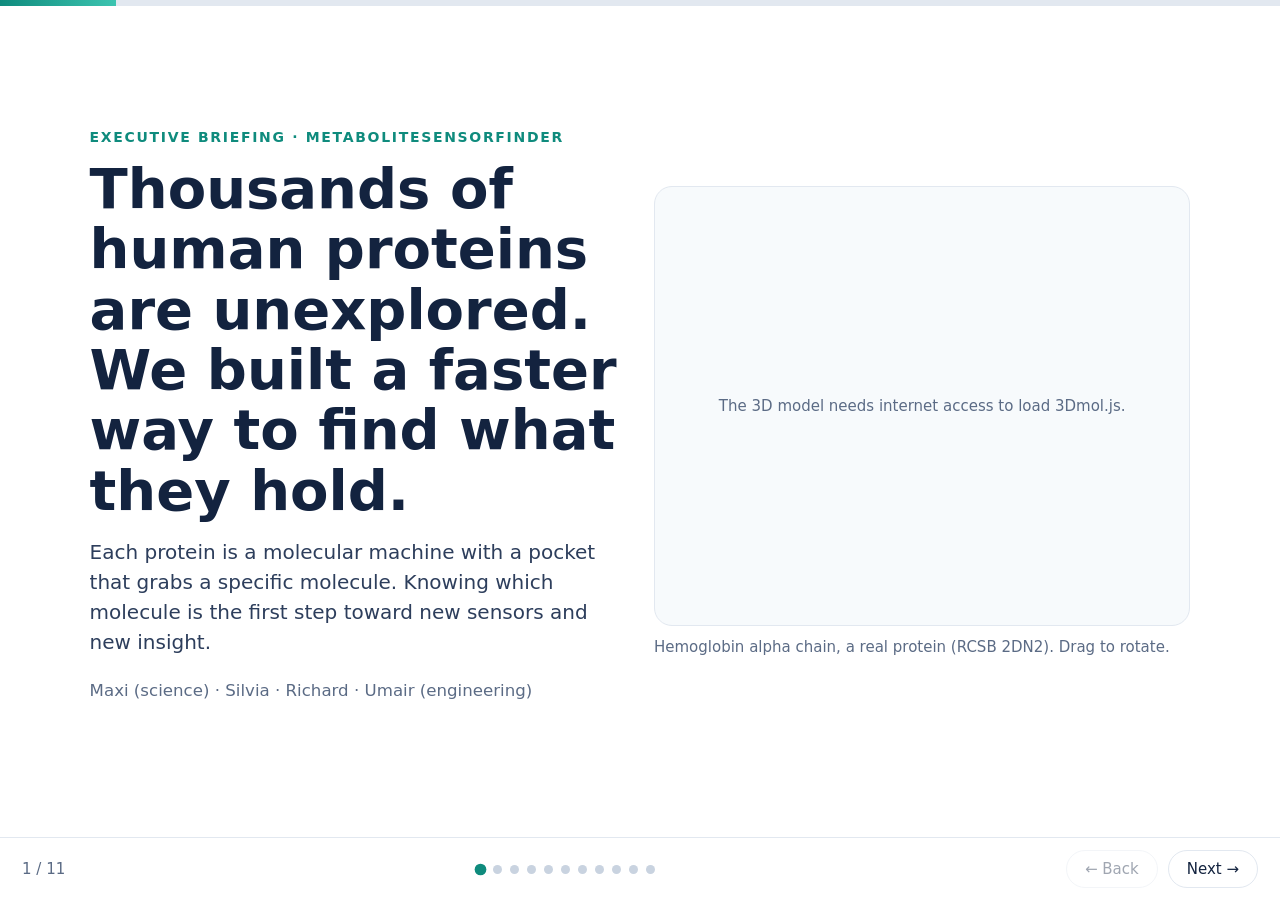
==== executive-deck/index.html @ a880ce4e "Explanations and slides iterations" ====
<!DOCTYPE html>
<html lang="en">
<head>
<meta charset="utf-8">
<meta name="viewport" content="width=device-width, initial-scale=1">
<title>Finding Hidden Molecular Sensors in the Human Body | Executive briefing</title>
<script src="https://3dmol.org/build/3Dmol-min.js"></script>
<style>
  :root {
    --ink: #13233f; --muted: #5b6b85; --line: #e2e8f0; --paper: #ffffff; --wash: #f5f8fb;
    --teal: #0f8b7d; --teal-soft: #d7f0ec; --amber: #d98a1c; --amber-soft: #fbeedb;
    --rose: #b8476b; --rose-soft: #f7e1e8; --slate: #c9d3e0; --blue: #2f6fd6; --blue-soft: #e3ecfb;
  }
  * { box-sizing: border-box; }
  html, body { margin: 0; height: 100%; font-family: "Segoe UI", system-ui, -apple-system, Roboto, sans-serif; color: var(--ink); background: var(--wash); }
  .deck { position: fixed; inset: 0; display: flex; flex-direction: column; }
  .progress { height: 6px; background: var(--line); }
  .progress > div { height: 100%; width: 0; background: linear-gradient(90deg, var(--teal), #3cc4b0); transition: width .5s ease; }
  .stage { flex: 1; position: relative; overflow: hidden; }
  .slide { position: absolute; inset: 0; padding: 4vh 7vw; display: none; flex-direction: column; justify-content: safe center; overflow-y: auto; background: var(--paper); }
  .slide.active { display: flex; }
  .eyebrow { color: var(--teal); font-weight: 700; font-size: 14px; letter-spacing: .12em; text-transform: uppercase; }
  h1 { font-size: min(4.4vw, 8.5vh, 56px); line-height: 1.08; margin: 14px 0 16px; font-weight: 760; max-width: 18ch; }
  h2 { font-size: min(3.3vw, 6vh, 40px); line-height: 1.12; margin: 12px 0 16px; font-weight: 720; max-width: 26ch; }
  p { font-size: min(1.6vw, 3vh, 20px); line-height: 1.5; color: #2d3e5c; margin: 10px 0; max-width: 68ch; }
  .sub { color: var(--muted); font-size: min(1.3vw, 2.4vh, 17px); }
  .small { font-size: 14px; color: var(--muted); margin-top: 18px; }
  .takeaway { margin-top: 22px; padding: 14px 20px; border-left: 5px solid var(--teal); background: var(--teal-soft); border-radius: 8px; font-size: min(1.6vw, 3vh, 20px); font-weight: 650; max-width: 75ch; }
  .takeaway.warm { border-color: var(--amber); background: var(--amber-soft); }
  .row { display: grid; gap: 28px; align-items: center; }
  .cols2 { display: grid; grid-template-columns: 1fr 1fr; }
  .cols3 { display: grid; grid-template-columns: repeat(3, 1fr); gap: 18px; margin-top: 24px; }
  .card { background: var(--wash); border: 1px solid var(--line); border-radius: 16px; padding: 20px 22px; transition: transform .25s, box-shadow .25s; }
  .card:hover { transform: translateY(-3px); box-shadow: 0 10px 24px rgba(19,35,63,.08); }
  .card h3 { margin: 10px 0 6px; font-size: 19px; }
  .card p { margin: 0; font-size: 16px; }
  .ico { width: 44px; height: 44px; border-radius: 12px; display: grid; place-items: center; }
  .big { font-size: min(8vw, 15vh, 112px); font-weight: 800; line-height: 1; color: var(--teal); letter-spacing: -.02em; font-variant-numeric: tabular-nums; }
  .big.rose { color: var(--rose); }
  .big.blue { color: var(--blue); }
  .label { font-size: 17px; color: var(--muted); margin-top: 10px; max-width: 28ch; }
  .tiles { display: grid; grid-template-columns: repeat(10, 1fr); gap: 5px; width: min(100%, 400px); }
  .tile { aspect-ratio: 1; border-radius: 5px; background: var(--teal-soft); border: 1px solid #b6e2da; opacity: 0; transform: scale(.6); transition: opacity .35s, transform .35s, background .35s; }
  .slide.active .tile { opacity: 1; transform: none; transition-delay: calc(var(--i) * 12ms); }
  .tile.dark { background: var(--rose-soft); border-color: #e7b9c9; }
  .legend { display: flex; gap: 18px; font-size: 15px; color: var(--muted); margin-top: 12px; }
  .sw { display: inline-block; width: 13px; height: 13px; border-radius: 3px; margin-right: 7px; vertical-align: -2px; }
  .viewer { width: 100%; height: min(52vh, 440px); border-radius: 18px; background: #f7fafc; border: 1px solid var(--line); position: relative; overflow: hidden; }
  .viewer .msg { position: absolute; inset: 0; display: flex; align-items: center; justify-content: center; color: var(--muted); font-size: 15px; text-align: center; padding: 20px; }
  .callouts { display: grid; gap: 12px; margin-top: 18px; }
  .callout { display: flex; gap: 14px; align-items: flex-start; }
  .callout .dotc { width: 14px; height: 14px; border-radius: 50%; margin-top: 6px; flex: 0 0 14px; }
  .callout b { font-size: 18px; }
  .callout p { margin: 2px 0 0; font-size: 16px; }
  .stage-lock { position: relative; height: min(46vh, 360px); margin-top: 18px; background: var(--wash); border-radius: 18px; border: 1px solid var(--line); overflow: hidden; }
  .pocket { position: absolute; left: 50%; top: 50%; width: 170px; height: 170px; margin: -85px 0 0 -85px; border-radius: 50%; background: var(--teal-soft); border: 4px solid var(--teal); }
  .pocket::after { content: "protein pocket"; position: absolute; inset: 0; display: grid; place-items: center; color: var(--teal); font-weight: 700; font-size: 15px; }
  .molecule { position: absolute; top: 50%; left: 8%; width: 64px; height: 64px; margin-top: -32px; border-radius: 50%; background: var(--amber); border: 4px solid #b8700f; color: #fff; font-weight: 800; display: grid; place-items: center; font-size: 15px; }
  .slide.active .molecule { animation: dock 2.6s ease-in-out infinite; }
  @keyframes dock {
    0% { left: 8%; opacity: 1; }
    15% { opacity: 1; }
    55%, 100% { left: calc(50% - 32px); opacity: 1; }
  }
  .bound { position: absolute; left: 50%; bottom: 14px; transform: translateX(-50%); background: #fff; border: 2px solid var(--teal); color: var(--teal); font-weight: 800; padding: 6px 14px; border-radius: 999px; font-size: 15px; opacity: 0; }
  .slide.active .bound { animation: show 2.6s ease-in-out infinite; }
  @keyframes show { 0%, 55% { opacity: 0; } 70%, 100% { opacity: 1; } }
  .bars { margin-top: 24px; display: grid; gap: 18px; max-width: 780px; }
  .bar-row { display: grid; grid-template-columns: 200px 1fr 130px; align-items: center; gap: 14px; font-size: 18px; }
  .bar-track { height: 40px; background: var(--wash); border-radius: 10px; overflow: hidden; border: 1px solid var(--line); }
  .bar-fill { height: 100%; width: 0; border-radius: 10px; transition: width 1.4s cubic-bezier(.2,.8,.2,1); }
  .slide.active .bar-fill { width: var(--w); }
  .bar-val { font-weight: 780; text-align: right; font-size: 20px; }
  .funnel { display: grid; gap: 10px; margin-top: 22px; justify-items: center; }
  .fstage { height: 78px; color: #fff; border-radius: 14px; display: flex; flex-direction: column; justify-content: center; padding: 0 22px; width: 0; min-width: 260px; overflow: hidden; transition: width .9s cubic-bezier(.2,.8,.2,1); white-space: nowrap; }
  .slide.active .fstage { width: var(--w); }
  .fstage b { font-size: 19px; }
  .fstage span { font-size: 15px; opacity: .92; white-space: normal; }
  .fdrop { color: var(--muted); font-size: 22px; line-height: 1; }
  .steps4 { display: grid; grid-template-columns: repeat(4, 1fr); gap: 0; margin-top: 26px; position: relative; }
  .steps4::before { content: ""; position: absolute; top: 25px; left: 12%; right: 12%; height: 4px; background: var(--line); border-radius: 2px; }
  .steps4 .st { text-align: center; padding: 0 10px; position: relative; }
  .steps4 .circ { width: 52px; height: 52px; border-radius: 50%; margin: 0 auto; display: grid; place-items: center; font-weight: 800; font-size: 20px; color: #fff; background: var(--teal); position: relative; z-index: 1; }
  .steps4 .st:nth-child(2) .circ { background: #2aa796; }
  .steps4 .st:nth-child(3) .circ { background: var(--blue); }
  .steps4 .st:nth-child(4) .circ { background: var(--amber); }
  .steps4 h3 { font-size: 18px; margin: 14px 0 6px; }
  .steps4 p { font-size: 15px; margin: 0; color: var(--muted); }
  .checklist { list-style: none; padding: 0; margin: 16px 0 0; display: grid; gap: 14px; }
  .checklist li { font-size: min(1.6vw, 3vh, 20px); padding-left: 36px; position: relative; color: #2d3e5c; }
  .checklist li::before { content: "✓"; position: absolute; left: 0; top: 0; color: #fff; background: var(--teal); width: 24px; height: 24px; border-radius: 50%; text-align: center; line-height: 24px; font-weight: 800; font-size: 14px; }
  table { width: 100%; border-collapse: collapse; margin-top: 16px; font-size: 16px; }
  th, td { text-align: left; padding: 11px 12px; border-bottom: 1px solid var(--line); vertical-align: top; }
  th { color: var(--muted); font-size: 13px; text-transform: uppercase; letter-spacing: .07em; }
  td.num { font-weight: 700; white-space: nowrap; }
  .footer { display: flex; justify-content: space-between; align-items: center; padding: 12px 22px; background: var(--paper); border-top: 1px solid var(--line); font-size: 15px; color: var(--muted); }
  .footer .btns { display: flex; gap: 10px; }
  .btn { border: 1px solid var(--line); background: var(--paper); color: var(--ink); border-radius: 999px; padding: 9px 18px; font-size: 15px; cursor: pointer; font-family: inherit; }
  .btn:hover { border-color: var(--teal); color: var(--teal); }
  .btn:disabled { opacity: .4; cursor: default; }
  .dots { display: flex; gap: 8px; }
  .dot { width: 9px; height: 9px; border-radius: 50%; background: var(--slate); border: 0; padding: 0; cursor: pointer; }
  .dot.on { background: var(--teal); transform: scale(1.3); }
  @media (max-width: 760px) {
    .cols2, .cols3, .steps4 { grid-template-columns: 1fr; }
    .steps4::before { display: none; }
    .bar-row { grid-template-columns: 1fr; }
    .slide { padding: 5vh 6vw; }
  }
</style>
</head>
<body>
<div class="deck">
  <div class="progress"><div id="bar"></div></div>
  <div class="stage">

    <!-- 1. Title -->
    <section class="slide active">
      <div class="row cols2" style="align-items:center">
        <div>
          <div class="eyebrow">Executive briefing · MetaboliteSensorFinder</div>
          <h1>Thousands of human proteins are unexplored. We built a faster way to find what they hold.</h1>
          <p>Each protein is a molecular machine with a pocket that grabs a specific molecule. Knowing which molecule is the first step toward new sensors and new insight.</p>
          <p class="sub" style="margin-top:22px">Maxi (science) · Silvia · Richard · Umair (engineering)</p>
        </div>
        <div>
          <div class="viewer" id="v-title"><div class="msg">Loading 3D model…</div></div>
          <div class="legend"><span>Hemoglobin alpha chain, a real protein (RCSB 2DN2). Drag to rotate.</span></div>
        </div>
      </div>
    </section>

    <!-- 2. The gap -->
    <section class="slide">
      <div class="eyebrow">The problem</div>
      <h2>More than one in four human genes has no known job.</h2>
      <div class="row cols2" style="margin-top:12px">
        <div>
          <div class="big" data-count="27.8" data-dec="1">0%</div>
          <div class="label">of human protein-coding genes are "dark": little or nothing is known about what they do</div>
          <p class="small">5,679 of 20,412 genes · Pharos (NIH), 2026</p>
        </div>
        <div>
          <div class="tiles" id="tiles"></div>
          <div class="legend">
            <span><span class="sw" style="background:var(--teal-soft);border:1px solid #b6e2da"></span>Known</span>
            <span><span class="sw" style="background:var(--rose-soft);border:1px solid #e7b9c9"></span>Dark</span>
            <span>1 square ≈ 200 genes</span>
          </div>
        </div>
      </div>
      <div class="takeaway warm">About 5,700 human genes whose function science has barely characterized.</div>
    </section>

    <!-- 3. Why it matters -->
    <section class="slide">
      <div class="eyebrow">Why it matters</div>
      <h2>A protein that holds a molecule can become a sensor.</h2>
      <div class="cols3">
        <div class="card"><div class="ico" style="background:var(--teal-soft)"><svg width="24" height="24" viewBox="0 0 24 24" fill="none" stroke="#0f8b7d" stroke-width="2.2"><path d="M2 12c3-6 17-6 20 0-3 6-17 6-20 0z"/><circle cx="12" cy="12" r="3"/></svg></div><h3>Biosensors</h3><p>Detect a metabolite in blood, food or the environment.</p></div>
        <div class="card"><div class="ico" style="background:var(--blue-soft)"><svg width="24" height="24" viewBox="0 0 24 24" fill="none" stroke="#2f6fd6" stroke-width="2.2"><path d="M3 17l5-6 4 4 5-8 4 5"/></svg></div><h3>Diagnostics</h3><p>Spot changes in metabolism linked to disease.</p></div>
        <div class="card"><div class="ico" style="background:var(--amber-soft)"><svg width="24" height="24" viewBox="0 0 24 24" fill="none" stroke="#d98a1c" stroke-width="2.2"><path d="M4 4h16v12H8l-4 4z"/></svg></div><h3>Biology</h3><p>Explain what thousands of unknown genes do.</p></div>
      </div>
      <p class="small">Scale check: up to about 7,000 dark genes if the uncharacterized share reaches 35% of 20,000. The measured figure is 5,679.</p>
    </section>

    <!-- 4. The molecule -->
    <section class="slide">
      <div class="eyebrow">The molecule</div>
      <h2>Heme: the iron ring that holds oxygen in your blood.</h2>
      <div class="row cols2" style="margin-top:8px">
        <div class="viewer" id="v-heme" data-spin="1"><div class="msg">Loading molecule…</div></div>
        <div>
          <div class="callouts">
            <div class="callout"><span class="dotc" style="background:var(--amber)"></span><div><b>Iron atom (Fe)</b><p>The grip point. Oxygen attaches here.</p></div></div>
            <div class="callout"><span class="dotc" style="background:#8a6a3c"></span><div><b>Flat carbon ring</b><p>Holds the iron in place inside the protein.</p></div></div>
            <div class="callout"><span class="dotc" style="background:var(--teal)"></span><div><b>Essential ligand</b><p>A small molecule the protein cannot work without.</p></div></div>
          </div>
          <p class="small">Model: heme from the 1.25 Å crystal structure of human hemoglobin (RCSB 2DN2). Drag to rotate.</p>
        </div>
      </div>
    </section>

    <!-- 5. Lock and key -->
    <section class="slide">
      <div class="eyebrow">How binding works</div>
      <h2>A molecule that fits the pocket sticks. That is binding.</h2>
      <div class="stage-lock">
        <div class="pocket"></div>
        <div class="molecule">M</div>
        <div class="bound">BOUND</div>
      </div>
      <div class="row cols3" style="margin-top:6px">
        <div class="card"><h3>1 · Fit</h3><p>Shape and size decide which molecule can enter.</p></div>
        <div class="card"><h3>2 · Stick</h3><p>Charges and bonds hold it in place.</p></div>
        <div class="card"><h3>3 · Use</h3><p>A bound molecule can trigger a signal: the basis of a sensor.</p></div>
      </div>
    </section>

    <!-- 6. Search scale -->
    <section class="slide">
      <div class="eyebrow">The search problem</div>
      <h2>Millions of possible protein–molecule pairs.</h2>
      <div class="row cols2" style="align-items:end">
        <div>
          <div class="big blue" data-count="3.5" data-dec="1">0</div>
          <div class="label">million possible pairs = 8,685 protein regions × 408 molecules</div>
        </div>
        <div class="takeaway" style="margin-top:0">Checking each pair with detailed 3D modelling is too slow to do one by one.</div>
      </div>
      <div class="bars">
        <div class="bar-row"><span>Protein regions</span><div class="bar-track"><div class="bar-fill" style="--w:60%;background:var(--teal)"></div></div><span class="bar-val">8,685</span></div>
        <div class="bar-row"><span>Molecules</span><div class="bar-track"><div class="bar-fill" style="--w:40%;background:var(--amber)"></div></div><span class="bar-val">408</span></div>
        <div class="bar-row"><span>Possible pairs</span><div class="bar-track"><div class="bar-fill" style="--w:100%;background:var(--rose)"></div></div><span class="bar-val">3.5 M</span></div>
      </div>
      <p class="small">Bar lengths are logarithmic, so they are not proportional to the counts. Pairs = 8,685 × 408 = 3,543,480.</p>
    </section>

    <!-- 7. Funnel -->
    <section class="slide">
      <div class="eyebrow">Our approach</div>
      <h2>Three filters, cheapest first. Only strong candidates reach the expensive step.</h2>
      <div class="funnel">
        <div class="fstage" style="--w:100%;background:var(--teal)"><b>1 · Quick sequence screen</b><span>Score every protein region from its sequence. Keep likely binders.</span></div>
        <div class="fdrop">▼ only likely binders move on</div>
        <div class="fstage" style="--w:78%;background:#2aa796"><b>2 · Molecule match</b><span>Score each remaining region against every candidate molecule.</span></div>
        <div class="fdrop">▼ only strong matches move on</div>
        <div class="fstage" style="--w:56%;background:var(--amber)"><b>3 · Detailed 3D check</b><span>Simulate how the molecule fits, for the final matches only.</span></div>
      </div>
      <p class="small">Every score is kept, including the failures. Filters only decide what gets the next, costlier check.</p>
    </section>

    <!-- 8. Process -->
    <section class="slide">
      <div class="eyebrow">How the work runs</div>
      <h2>From a protein list to a ranked shortlist, without manual hand-offs.</h2>
      <div class="steps4">
        <div class="st"><div class="circ">1</div><h3>Load</h3><p>Protein sequences and molecule list go in.</p></div>
        <div class="st"><div class="circ">2</div><h3>Screen</h3><p>Three filters run in order, cheapest first.</p></div>
        <div class="st"><div class="circ">3</div><h3>Check</h3><p>Detailed 3D models for the final matches.</p></div>
        <div class="st"><div class="circ">4</div><h3>Rank</h3><p>A shortlist with every score and threshold stated.</p></div>
      </div>
      <ul class="checklist" style="margin-top:34px">
        <li>An AI agent runs the three tools and handles the file hand-offs that normally take a scientist days.</li>
        <li>Work runs in batches with saved checkpoints, so a failure never restarts the whole screen.</li>
        <li>We measure the real cost on a small pilot before scaling. The budget reference is about $100 in credits.</li>
      </ul>
    </section>

    <!-- 9. Deliverables -->
    <section class="slide">
      <div class="eyebrow">What you get</div>
      <h2>A ranked, auditable shortlist of protein–molecule matches.</h2>
      <div class="cols3">
        <div class="card"><div class="ico" style="background:var(--teal-soft)"><svg width="24" height="24" viewBox="0 0 24 24" fill="none" stroke="#0f8b7d" stroke-width="2.2"><rect x="4" y="4" width="16" height="16" rx="2"/><path d="M4 9h16M9 9v11"/></svg></div><h3>Full score table</h3><p>Every protein and every pair, pass or fail.</p></div>
        <div class="card"><div class="ico" style="background:var(--amber-soft)"><svg width="24" height="24" viewBox="0 0 24 24" fill="none" stroke="#d98a1c" stroke-width="2.2"><path d="M5 4h14v16l-7-4-7 4z"/></svg></div><h3>Shortlist</h3><p>Matches that pass all three filters, with thresholds stated.</p></div>
        <div class="card"><div class="ico" style="background:var(--blue-soft)"><svg width="24" height="24" viewBox="0 0 24 24" fill="none" stroke="#2f6fd6" stroke-width="2.2"><circle cx="12" cy="12" r="8"/><path d="M12 4v16M4 12h16"/></svg></div><h3>3D poses</h3><p>Models of how each final match sits in its pocket.</p></div>
      </div>
      <div class="takeaway warm">These are computer predictions. Each hit needs laboratory confirmation before any product use.</div>
    </section>

    <!-- 10. Decisions -->
    <section class="slide">
      <div class="eyebrow">Decisions needed</div>
      <h2>Approve a small pilot before scaling.</h2>
      <div class="takeaway">Pilot: run a small protein set, measure real cost and results, then decide whether to scale to several thousand.</div>
      <ul class="checklist" style="margin-top:26px">
        <li>Approve the pilot and its budget.</li>
        <li>Name the molecules of highest business interest, so filter 2 starts there.</li>
        <li>Agree who reviews predicted matches for laboratory confirmation.</li>
      </ul>
    </section>

    <!-- 11. Evidence -->
    <section class="slide">
      <div class="eyebrow">Evidence</div>
      <h2>Every number traces to a source.</h2>
      <table>
        <tr><th>Figure</th><th>Value</th><th>Source</th></tr>
        <tr><td>Protein-coding genes</td><td class="num">20,412</td><td>Pharos 3.15.1, Sci. Rep. 2026</td></tr>
        <tr><td>Dark (little known) genes</td><td class="num">5,679 (27.8%)</td><td>Same</td></tr>
        <tr><td>Dark share, reviewed proteins</td><td class="num">about 31%</td><td>Pharos 2023, NAR (gkac1033)</td></tr>
        <tr><td>Upper bound</td><td class="num">about 7,000</td><td>35% of 20,000; not a count</td></tr>
        <tr><td>Binding domains, genes, molecules</td><td class="num">8,685 · 3,864 · 408</td><td>Project dataset (CSV)</td></tr>
        <tr><td>Molecule and protein structure</td><td class="num">2DN2, 1.25 Å</td><td>RCSB PDB</td></tr>
        <tr><td>Compute budget reference</td><td class="num">about $100</td><td>Project agent definition (Agent_v1)</td></tr>
      </table>
    </section>

  </div>
  <div class="footer">
    <span id="count">1 / 11</span>
    <div class="dots" id="dots"></div>
    <div class="btns">
      <button class="btn" id="prev">← Back</button>
      <button class="btn" id="next">Next →</button>
    </div>
  </div>
</div>

<script>
const PROTEIN_PDB = `HEADER 2DN2 chain A alpha + HEM extracted
ATOM      1  N   VAL A   1      19.196  29.328  42.972  1.00 55.95           N  
ATOM      2  CA  VAL A   1      20.051  30.407  42.494  1.00 42.26           C  
ATOM      3  C   VAL A   1      21.508  29.960  42.603  1.00 37.89           C  
ATOM      4  O   VAL A   1      21.867  29.335  43.606  1.00 38.48           O  
ATOM      5  CB  VAL A   1      19.767  31.715  43.260  1.00 50.55           C  
ATOM      6  CG1 VAL A   1      18.614  31.552  44.248  1.00 61.07           C  
ATOM      7  CG2 VAL A   1      20.988  32.251  44.005  1.00 56.10           C  
ATOM      8  N   LEU A   2      22.299  30.247  41.578  1.00 34.16           N  
ATOM      9  CA  LEU A   2      23.714  29.983  41.566  1.00 30.27           C  
ATOM     10  C   LEU A   2      24.451  31.041  42.367  1.00 27.18           C  
ATOM     11  O   LEU A   2      24.400  32.223  42.036  1.00 33.46           O  
ATOM     12  CB  LEU A   2      24.269  30.070  40.151  1.00 33.87           C  
ATOM     13  CG  LEU A   2      24.619  28.758  39.475  1.00 35.49           C  
ATOM     14  CD1 LEU A   2      24.188  27.527  40.242  1.00 32.93           C  
ATOM     15  CD2 LEU A   2      23.997  28.782  38.080  1.00 33.36           C  
ATOM     16  N   SER A   3      25.124  30.630  43.423  1.00 25.60           N  
ATOM     17  CA  SER A   3      25.880  31.615  44.196  1.00 29.46           C  
ATOM     18  C   SER A   3      27.128  32.005  43.425  1.00 31.11           C  
ATOM     19  O   SER A   3      27.571  31.383  42.449  1.00 27.15           O  
ATOM     20  CB  SER A   3      26.194  30.988  45.550  1.00 30.58           C  
ATOM     21  OG  SER A   3      27.316  30.103  45.421  1.00 26.37           O  
ATOM     22  N   PRO A   4      27.769  33.086  43.855  1.00 36.60           N  
ATOM     23  CA  PRO A   4      29.044  33.462  43.208  1.00 33.95           C  
ATOM     24  C   PRO A   4      30.059  32.344  43.343  1.00 29.28           C  
ATOM     25  O   PRO A   4      30.846  32.059  42.440  1.00 32.71           O  
ATOM     26  CB  PRO A   4      29.480  34.710  43.973  1.00 41.43           C  
ATOM     27  CG  PRO A   4      28.289  35.212  44.714  1.00 43.13           C  
ATOM     28  CD  PRO A   4      27.362  34.044  44.911  1.00 40.62           C  
ATOM     29  N   ALA A   5      30.043  31.663  44.488  1.00 29.78           N  
ATOM     30  CA  ALA A   5      31.016  30.569  44.600  1.00 27.87           C  
ATOM     31  C   ALA A   5      30.645  29.417  43.684  1.00 23.23           C  
ATOM     32  O   ALA A   5      31.561  28.741  43.214  1.00 25.67           O  
ATOM     33  CB  ALA A   5      31.142  30.079  46.051  1.00 36.09           C  
ATOM     34  N   ASP A   6      29.359  29.209  43.488  1.00 19.36           N  
ATOM     35  CA  ASP A   6      28.976  28.145  42.539  1.00 19.88           C  
ATOM     36  C   ASP A   6      29.498  28.451  41.138  1.00 18.11           C  
ATOM     37  O   ASP A   6      29.994  27.613  40.388  1.00 20.26           O  
ATOM     38  CB  ASP A   6      27.470  27.992  42.433  1.00 17.52           C  
ATOM     39  CG  ASP A   6      26.799  27.328  43.635  1.00 18.11           C  
ATOM     40  OD1 ASP A   6      27.405  26.420  44.231  1.00 19.18           O  
ATOM     41  OD2 ASP A   6      25.655  27.815  43.923  1.00 20.58           O  
ATOM     42  N   LYS A   7      29.344  29.735  40.793  1.00 19.91           N  
ATOM     43  CA  LYS A   7      29.805  30.113  39.456  1.00 22.31           C  
ATOM     44  C   LYS A   7      31.313  29.922  39.321  1.00 24.41           C  
ATOM     45  O   LYS A   7      31.773  29.457  38.259  1.00 22.96           O  
ATOM     46  CB  LYS A   7      29.372  31.550  39.142  1.00 23.39           C  
ATOM     47  CG  LYS A   7      27.834  31.696  39.172  1.00 27.32           C  
ATOM     48  CD  LYS A   7      27.424  33.135  38.940  1.00 30.54           C  
ATOM     49  CE  LYS A   7      26.033  33.467  39.450  1.00 31.65           C  
ATOM     50  NZ  LYS A   7      25.898  34.951  39.312  1.00 40.73           N  
ATOM     51  N   THR A   8      32.023  30.264  40.405  1.00 22.93           N  
ATOM     52  CA  THR A   8      33.486  30.030  40.370  1.00 26.16           C  
ATOM     53  C   THR A   8      33.847  28.564  40.181  1.00 20.57           C  
ATOM     54  O   THR A   8      34.736  28.172  39.407  1.00 25.87           O  
ATOM     55  CB  THR A   8      34.047  30.627  41.694  1.00 33.17           C  
ATOM     56  OG1 THR A   8      34.022  32.051  41.541  1.00 31.85           O  
ATOM     57  CG2 THR A   8      35.473  30.238  41.946  1.00 46.05           C  
ATOM     58  N   ASN A   9      33.121  27.695  40.885  1.00 20.79           N  
ATOM     59  CA  ASN A   9      33.392  26.264  40.858  1.00 20.68           C  
ATOM     60  C   ASN A   9      33.113  25.631  39.496  1.00 20.26           C  
ATOM     61  O   ASN A   9      33.835  24.771  38.976  1.00 23.94           O  
ATOM     62  CB  ASN A   9      32.493  25.627  41.928  1.00 21.84           C  
ATOM     63  CG  ASN A   9      33.077  25.808  43.294  1.00 23.53           C  
ATOM     64  OD1 ASN A   9      34.276  26.102  43.461  1.00 28.12           O  
ATOM     65  ND2 ASN A   9      32.230  25.608  44.309  1.00 24.45           N  
ATOM     66  N   VAL A  10      31.989  26.068  38.913  1.00 18.89           N  
ATOM     67  CA  VAL A  10      31.588  25.553  37.602  1.00 19.48           C  
ATOM     68  C   VAL A  10      32.614  25.984  36.562  1.00 19.66           C  
ATOM     69  O   VAL A  10      33.040  25.197  35.718  1.00 23.42           O  
ATOM     70  CB  VAL A  10      30.172  26.033  37.251  1.00 19.22           C  
ATOM     71  CG1 VAL A  10      29.820  25.644  35.826  1.00 21.16           C  
ATOM     72  CG2 VAL A  10      29.122  25.468  38.236  1.00 21.22           C  
ATOM     73  N   LYS A  11      33.059  27.235  36.588  1.00 22.30           N  
ATOM     74  CA  LYS A  11      33.998  27.736  35.558  1.00 23.12           C  
ATOM     75  C   LYS A  11      35.331  27.011  35.642  1.00 24.20           C  
ATOM     76  O   LYS A  11      35.951  26.732  34.638  1.00 28.75           O  
ATOM     77  CB  LYS A  11      34.233  29.237  35.669  1.00 25.04           C  
ATOM     78  CG  LYS A  11      32.973  29.997  35.326  1.00 29.70           C  
ATOM     79  CD  LYS A  11      33.047  31.481  35.650  1.00 37.45           C  
ATOM     80  CE  LYS A  11      31.663  32.107  35.435  1.00 44.98           C  
ATOM     81  NZ  LYS A  11      31.516  32.764  34.101  1.00 58.48           N  
ATOM     82  N   ALA A  12      35.750  26.706  36.869  1.00 25.52           N  
ATOM     83  CA  ALA A  12      37.005  25.969  36.988  1.00 29.13           C  
ATOM     84  C   ALA A  12      36.945  24.523  36.504  1.00 27.68           C  
ATOM     85  O   ALA A  12      37.843  24.000  35.827  1.00 30.39           O  
ATOM     86  CB  ALA A  12      37.368  25.989  38.462  1.00 32.79           C  
ATOM     87  N   ALA A  13      35.837  23.847  36.877  1.00 26.60           N  
ATOM     88  CA  ALA A  13      35.676  22.467  36.481  1.00 24.40           C  
ATOM     89  C   ALA A  13      35.518  22.389  34.958  1.00 22.92           C  
ATOM     90  O   ALA A  13      36.105  21.531  34.287  1.00 24.60           O  
ATOM     91  CB  ALA A  13      34.447  21.846  37.147  1.00 25.62           C  
ATOM     92  N   TRP A  14      34.682  23.262  34.409  1.00 24.13           N  
ATOM     93  CA  TRP A  14      34.493  23.197  32.975  1.00 24.40           C  
ATOM     94  C   TRP A  14      35.750  23.544  32.193  1.00 27.74           C  
ATOM     95  O   TRP A  14      35.966  23.090  31.073  1.00 30.32           O  
ATOM     96  CB  TRP A  14      33.414  24.211  32.518  1.00 30.78           C  
ATOM     97  CG  TRP A  14      32.712  23.703  31.295  1.00 29.97           C  
ATOM     98  CD1 TRP A  14      32.699  24.296  30.057  1.00 30.19           C  
ATOM     99  CD2 TRP A  14      31.927  22.498  31.180  1.00 31.52           C  
ATOM    100  NE1 TRP A  14      31.949  23.532  29.193  1.00 27.23           N  
ATOM    101  CE2 TRP A  14      31.465  22.422  29.854  1.00 30.20           C  
ATOM    102  CE3 TRP A  14      31.570  21.475  32.079  1.00 39.95           C  
ATOM    103  CZ2 TRP A  14      30.663  21.368  29.382  1.00 38.62           C  
ATOM    104  CZ3 TRP A  14      30.771  20.452  31.577  1.00 46.54           C  
ATOM    105  CH2 TRP A  14      30.314  20.380  30.255  1.00 44.36           C  
ATOM    106  N   GLY A  15      36.568  24.403  32.791  1.00 33.29           N  
ATOM    107  CA  GLY A  15      37.788  24.864  32.144  1.00 34.66           C  
ATOM    108  C   GLY A  15      38.763  23.701  32.074  1.00 34.35           C  
ATOM    109  O   GLY A  15      39.457  23.592  31.077  1.00 38.68           O  
ATOM    110  N   LYS A  16      38.724  22.881  33.127  1.00 35.29           N  
ATOM    111  CA  LYS A  16      39.451  21.621  33.125  1.00 34.76           C  
ATOM    112  C   LYS A  16      38.968  20.713  32.001  1.00 34.14           C  
ATOM    113  O   LYS A  16      39.732  20.033  31.318  1.00 39.16           O  
ATOM    114  CB  LYS A  16      39.282  20.961  34.493  1.00 39.72           C  
ATOM    115  CG  LYS A  16      40.031  19.650  34.606  1.00 44.35           C  
ATOM    116  CD  LYS A  16      41.544  19.862  34.544  1.00 52.36           C  
ATOM    117  CE  LYS A  16      42.212  18.623  33.951  1.00 61.01           C  
ATOM    118  NZ  LYS A  16      41.333  17.995  32.905  1.00 81.09           N  
ATOM    119  N   VAL A  17      37.648  20.697  31.813  1.00 28.06           N  
ATOM    120  CA  VAL A  17      37.030  19.855  30.793  1.00 28.12           C  
ATOM    121  C   VAL A  17      37.647  20.256  29.464  1.00 30.25           C  
ATOM    122  O   VAL A  17      38.154  19.378  28.773  1.00 31.07           O  
ATOM    123  CB  VAL A  17      35.513  19.994  30.738  1.00 27.47           C  
ATOM    124  CG1 VAL A  17      35.033  19.554  29.368  1.00 31.54           C  
ATOM    125  CG2 VAL A  17      34.851  19.198  31.874  1.00 32.82           C  
ATOM    126  N   GLY A  18      37.590  21.565  29.224  1.00 31.23           N  
ATOM    127  CA  GLY A  18      38.266  22.087  28.068  1.00 36.84           C  
ATOM    128  C   GLY A  18      37.879  21.401  26.771  1.00 31.01           C  
ATOM    129  O   GLY A  18      36.706  21.365  26.394  1.00 35.62           O  
ATOM    130  N   ALA A  19      38.935  20.903  26.094  1.00 31.36           N  
ATOM    131  CA  ALA A  19      38.843  20.439  24.713  1.00 30.95           C  
ATOM    132  C   ALA A  19      38.180  19.067  24.664  1.00 29.61           C  
ATOM    133  O   ALA A  19      37.820  18.625  23.571  1.00 37.47           O  
ATOM    134  CB  ALA A  19      40.219  20.485  24.048  1.00 36.47           C  
ATOM    135  N   HIS A  20      37.990  18.435  25.832  1.00 25.01           N  
ATOM    136  CA  HIS A  20      37.281  17.168  25.840  1.00 24.06           C  
ATOM    137  C   HIS A  20      35.774  17.322  25.959  1.00 23.98           C  
ATOM    138  O   HIS A  20      35.135  16.285  26.122  1.00 22.57           O  
ATOM    139  CB  HIS A  20      37.753  16.328  27.039  1.00 26.98           C  
ATOM    140  CG  HIS A  20      39.247  16.107  26.965  1.00 36.71           C  
ATOM    141  ND1 HIS A  20      39.809  15.186  26.114  1.00 43.72           N  
ATOM    142  CD2 HIS A  20      40.281  16.686  27.630  1.00 43.16           C  
ATOM    143  CE1 HIS A  20      41.134  15.202  26.247  1.00 45.13           C  
ATOM    144  NE2 HIS A  20      41.444  16.112  27.173  1.00 46.54           N  
ATOM    145  N   ALA A  21      35.233  18.528  25.901  1.00 25.56           N  
ATOM    146  CA  ALA A  21      33.815  18.705  26.190  1.00 25.31           C  
ATOM    147  C   ALA A  21      32.945  17.821  25.282  1.00 25.28           C  
ATOM    148  O   ALA A  21      31.991  17.219  25.780  1.00 26.83           O  
ATOM    149  CB  ALA A  21      33.429  20.187  26.107  1.00 29.98           C  
ATOM    150  N   GLY A  22      33.224  17.738  23.979  1.00 24.86           N  
ATOM    151  CA  GLY A  22      32.466  16.917  23.046  1.00 28.43           C  
ATOM    152  C   GLY A  22      32.553  15.450  23.361  1.00 26.23           C  
ATOM    153  O   GLY A  22      31.532  14.789  23.313  1.00 26.04           O  
ATOM    154  N   GLU A  23      33.720  14.902  23.691  1.00 21.82           N  
ATOM    155  CA  GLU A  23      33.882  13.495  24.028  1.00 21.21           C  
ATOM    156  C   GLU A  23      33.065  13.139  25.276  1.00 18.41           C  
ATOM    157  O   GLU A  23      32.373  12.128  25.402  1.00 19.45           O  
ATOM    158  CB  GLU A  23      35.353  13.182  24.284  1.00 25.15           C  
ATOM    159  CG  GLU A  23      35.572  11.815  24.916  1.00 38.01           C  
ATOM    160  CD  GLU A  23      36.373  10.817  24.117  1.00 48.72           C  
ATOM    161  OE1 GLU A  23      35.791  10.188  23.188  1.00 67.55           O  
ATOM    162  OE2 GLU A  23      37.581  10.621  24.440  1.00 77.14           O  
ATOM    163  N   TYR A  24      33.152  14.020  26.264  1.00 17.40           N  
ATOM    164  CA  TYR A  24      32.380  13.820  27.489  1.00 16.17           C  
ATOM    165  C   TYR A  24      30.898  13.942  27.259  1.00 16.05           C  
ATOM    166  O   TYR A  24      30.107  13.249  27.920  1.00 16.88           O  
ATOM    167  CB  TYR A  24      32.784  14.857  28.573  1.00 18.32           C  
ATOM    168  CG  TYR A  24      34.240  14.679  29.036  1.00 19.67           C  
ATOM    169  CD1 TYR A  24      34.764  15.555  29.959  1.00 21.40           C  
ATOM    170  CD2 TYR A  24      35.069  13.677  28.548  1.00 21.08           C  
ATOM    171  CE1 TYR A  24      36.056  15.454  30.405  1.00 21.70           C  
ATOM    172  CE2 TYR A  24      36.393  13.543  28.977  1.00 22.05           C  
ATOM    173  CZ  TYR A  24      36.860  14.454  29.912  1.00 23.93           C  
ATOM    174  OH  TYR A  24      38.159  14.384  30.392  1.00 25.52           O  
ATOM    175  N   GLY A  25      30.499  14.809  26.328  1.00 17.47           N  
ATOM    176  CA  GLY A  25      29.053  14.889  26.047  1.00 18.26           C  
ATOM    177  C   GLY A  25      28.544  13.594  25.428  1.00 15.62           C  
ATOM    178  O   GLY A  25      27.457  13.110  25.742  1.00 16.63           O  
ATOM    179  N   ALA A  26      29.348  13.042  24.509  1.00 16.56           N  
ATOM    180  CA  ALA A  26      28.955  11.775  23.915  1.00 16.71           C  
ATOM    181  C   ALA A  26      28.924  10.631  24.941  1.00 16.15           C  
ATOM    182  O   ALA A  26      28.031   9.755  24.940  1.00 16.28           O  
ATOM    183  CB  ALA A  26      29.900  11.382  22.781  1.00 19.63           C  
ATOM    184  N   GLU A  27      29.913  10.650  25.854  1.00 16.29           N  
ATOM    185  CA  GLU A  27      29.896   9.613  26.890  1.00 14.01           C  
ATOM    186  C   GLU A  27      28.680   9.754  27.789  1.00 12.81           C  
ATOM    187  O   GLU A  27      28.066   8.771  28.176  1.00 14.23           O  
ATOM    188  CB  GLU A  27      31.181   9.737  27.731  1.00 15.60           C  
ATOM    189  CG  GLU A  27      31.253   8.705  28.828  1.00 15.34           C  
ATOM    190  CD  GLU A  27      32.559   8.804  29.625  1.00 17.14           C  
ATOM    191  OE1 GLU A  27      32.522   8.458  30.819  1.00 19.10           O  
ATOM    192  OE2 GLU A  27      33.601   9.223  29.078  1.00 19.67           O  
ATOM    193  N   ALA A  28      28.331  10.992  28.131  1.00 12.61           N  
ATOM    194  CA  ALA A  28      27.163  11.184  28.999  1.00 13.09           C  
ATOM    195  C   ALA A  28      25.887  10.666  28.345  1.00 13.45           C  
ATOM    196  O   ALA A  28      25.038  10.061  28.987  1.00 13.61           O  
ATOM    197  CB  ALA A  28      27.062  12.670  29.342  1.00 14.90           C  
ATOM    198  N   LEU A  29      25.749  10.900  27.020  1.00 13.43           N  
ATOM    199  CA  LEU A  29      24.573  10.387  26.332  1.00 14.62           C  
ATOM    200  C   LEU A  29      24.555   8.862  26.345  1.00 14.05           C  
ATOM    201  O   LEU A  29      23.502   8.234  26.549  1.00 14.17           O  
ATOM    202  CB  LEU A  29      24.573  10.876  24.869  1.00 16.14           C  
ATOM    203  CG  LEU A  29      24.294  12.378  24.712  1.00 17.08           C  
ATOM    204  CD1 LEU A  29      24.617  12.700  23.240  1.00 21.93           C  
ATOM    205  CD2 LEU A  29      22.880  12.751  25.089  1.00 17.43           C  
ATOM    206  N   GLU A  30      25.721   8.268  26.109  1.00 14.74           N  
ATOM    207  CA  GLU A  30      25.727   6.799  26.090  1.00 15.79           C  
ATOM    208  C   GLU A  30      25.378   6.234  27.465  1.00 14.33           C  
ATOM    209  O   GLU A  30      24.673   5.244  27.586  1.00 15.28           O  
ATOM    210  CB  GLU A  30      27.092   6.287  25.630  1.00 17.62           C  
ATOM    211  CG  GLU A  30      27.226   4.785  25.783  1.00 23.87           C  
ATOM    212  CD  GLU A  30      28.401   4.309  24.921  1.00 33.94           C  
ATOM    213  OE1 GLU A  30      29.407   5.043  24.810  1.00 38.07           O  
ATOM    214  OE2 GLU A  30      28.328   3.214  24.340  1.00 41.88           O  
ATOM    215  N   ARG A  31      25.926   6.891  28.491  1.00 13.11           N  
ATOM    216  CA  ARG A  31      25.550   6.465  29.841  1.00 13.56           C  
ATOM    217  C   ARG A  31      24.039   6.572  30.085  1.00 13.17           C  
ATOM    218  O   ARG A  31      23.440   5.705  30.713  1.00 15.19           O  
ATOM    219  CB  ARG A  31      26.291   7.306  30.912  1.00 13.72           C  
ATOM    220  CG  ARG A  31      27.771   6.900  31.008  1.00 14.35           C  
ATOM    221  CD  ARG A  31      28.533   7.879  31.905  1.00 15.09           C  
ATOM    222  NE  ARG A  31      29.965   7.530  31.983  1.00 15.49           N  
ATOM    223  CZ  ARG A  31      30.473   6.507  32.659  1.00 14.89           C  
ATOM    224  NH1 ARG A  31      29.747   5.643  33.377  1.00 14.99           N  
ATOM    225  NH2 ARG A  31      31.761   6.296  32.635  1.00 16.70           N  
ATOM    226  N   MET A  32      23.445   7.668  29.562  1.00 12.49           N  
ATOM    227  CA  MET A  32      21.998   7.850  29.737  1.00 12.74           C  
ATOM    228  C   MET A  32      21.219   6.779  29.025  1.00 12.74           C  
ATOM    229  O   MET A  32      20.271   6.216  29.577  1.00 13.61           O  
ATOM    230  CB  MET A  32      21.647   9.279  29.240  1.00 13.20           C  
ATOM    231  CG  MET A  32      20.148   9.551  29.423  1.00 15.11           C  
ATOM    232  SD  MET A  32      19.685  11.133  28.758  1.00 16.51           S  
ATOM    233  CE  MET A  32      19.815  10.850  27.014  1.00 17.47           C  
ATOM    234  N   PHE A  33      21.578   6.479  27.776  1.00 13.63           N  
ATOM    235  CA  PHE A  33      20.785   5.513  27.009  1.00 14.48           C  
ATOM    236  C   PHE A  33      20.863   4.144  27.627  1.00 14.21           C  
ATOM    237  O   PHE A  33      19.907   3.373  27.603  1.00 16.21           O  
ATOM    238  CB  PHE A  33      21.299   5.401  25.554  1.00 15.19           C  
ATOM    239  CG  PHE A  33      21.075   6.694  24.778  1.00 15.84           C  
ATOM    240  CD1 PHE A  33      19.908   7.435  24.888  1.00 17.64           C  
ATOM    241  CD2 PHE A  33      22.082   7.117  23.918  1.00 18.59           C  
ATOM    242  CE1 PHE A  33      19.749   8.611  24.165  1.00 19.69           C  
ATOM    243  CE2 PHE A  33      21.914   8.295  23.201  1.00 20.89           C  
ATOM    244  CZ  PHE A  33      20.759   9.026  23.298  1.00 21.32           C  
ATOM    245  N   LEU A  34      22.015   3.825  28.227  1.00 14.48           N  
ATOM    246  CA  LEU A  34      22.164   2.504  28.816  1.00 15.45           C  
ATOM    247  C   LEU A  34      21.483   2.427  30.192  1.00 14.32           C  
ATOM    248  O   LEU A  34      20.898   1.393  30.514  1.00 16.68           O  
ATOM    249  CB  LEU A  34      23.650   2.173  28.998  1.00 17.15           C  
ATOM    250  CG  LEU A  34      24.386   1.771  27.727  1.00 22.91           C  
ATOM    251  CD1 LEU A  34      25.797   1.308  28.119  1.00 24.85           C  
ATOM    252  CD2 LEU A  34      23.617   0.711  26.973  1.00 32.17           C  
ATOM    253  N   SER A  35      21.634   3.513  30.962  1.00 13.59           N  
ATOM    254  CA  SER A  35      21.116   3.448  32.342  1.00 13.85           C  
ATOM    255  C   SER A  35      19.604   3.685  32.450  1.00 14.70           C  
ATOM    256  O   SER A  35      18.959   3.170  33.367  1.00 16.74           O  
ATOM    257  CB  SER A  35      21.842   4.470  33.252  1.00 16.07           C  
ATOM    258  OG  SER A  35      23.163   4.076  33.564  1.00 22.26           O  
ATOM    259  N   PHE A  36      19.142   4.510  31.504  1.00 13.00           N  
ATOM    260  CA  PHE A  36      17.768   4.998  31.509  1.00 13.53           C  
ATOM    261  C   PHE A  36      17.173   4.806  30.124  1.00 12.45           C  
ATOM    262  O   PHE A  36      17.022   5.783  29.383  1.00 13.61           O  
ATOM    263  CB  PHE A  36      17.723   6.479  31.908  1.00 13.97           C  
ATOM    264  CG  PHE A  36      18.372   6.720  33.281  1.00 15.09           C  
ATOM    265  CD1 PHE A  36      19.558   7.426  33.360  1.00 15.81           C  
ATOM    266  CD2 PHE A  36      17.749   6.237  34.428  1.00 18.46           C  
ATOM    267  CE1 PHE A  36      20.157   7.633  34.599  1.00 19.22           C  
ATOM    268  CE2 PHE A  36      18.372   6.436  35.674  1.00 17.70           C  
ATOM    269  CZ  PHE A  36      19.565   7.148  35.748  1.00 20.35           C  
ATOM    270  N   PRO A  37      16.890   3.560  29.810  1.00 13.96           N  
ATOM    271  CA  PRO A  37      16.489   3.247  28.427  1.00 13.82           C  
ATOM    272  C   PRO A  37      15.250   3.985  27.955  1.00 13.42           C  
ATOM    273  O   PRO A  37      15.092   4.096  26.715  1.00 14.55           O  
ATOM    274  CB  PRO A  37      16.267   1.720  28.421  1.00 18.78           C  
ATOM    275  CG  PRO A  37      16.525   1.258  29.774  1.00 24.84           C  
ATOM    276  CD  PRO A  37      16.994   2.370  30.651  1.00 16.47           C  
ATOM    277  N   THR A  38      14.380   4.468  28.829  1.00 12.64           N  
ATOM    278  CA  THR A  38      13.238   5.217  28.299  1.00 13.38           C  
ATOM    279  C   THR A  38      13.667   6.497  27.583  1.00 12.88           C  
ATOM    280  O   THR A  38      12.891   7.010  26.748  1.00 14.53           O  
ATOM    281  CB  THR A  38      12.260   5.562  29.424  1.00 14.83           C  
ATOM    282  OG1 THR A  38      12.954   6.371  30.357  1.00 15.61           O  
ATOM    283  CG2 THR A  38      11.761   4.277  30.108  1.00 16.84           C  
ATOM    284  N   THR A  39      14.870   7.015  27.809  1.00 12.89           N  
ATOM    285  CA  THR A  39      15.311   8.223  27.103  1.00 12.88           C  
ATOM    286  C   THR A  39      15.573   7.962  25.626  1.00 12.58           C  
ATOM    287  O   THR A  39      15.601   8.897  24.864  1.00 14.70           O  
ATOM    288  CB  THR A  39      16.592   8.821  27.747  1.00 12.75           C  
ATOM    289  OG1 THR A  39      17.638   7.848  27.655  1.00 13.67           O  
ATOM    290  CG2 THR A  39      16.305   9.117  29.213  1.00 13.80           C  
ATOM    291  N   LYS A  40      15.719   6.698  25.240  1.00 13.73           N  
ATOM    292  CA  LYS A  40      15.925   6.352  23.819  1.00 13.84           C  
ATOM    293  C   LYS A  40      14.642   6.635  23.031  1.00 14.43           C  
ATOM    294  O   LYS A  40      14.738   6.722  21.793  1.00 15.28           O  
ATOM    295  CB  LYS A  40      16.314   4.874  23.657  1.00 13.95           C  
ATOM    296  CG  LYS A  40      17.639   4.578  24.364  1.00 15.46           C  
ATOM    297  CD  LYS A  40      18.142   3.217  23.981  1.00 19.48           C  
ATOM    298  CE  LYS A  40      17.271   2.114  24.557  1.00 20.95           C  
ATOM    299  NZ  LYS A  40      17.831   0.761  24.229  1.00 21.53           N  
ATOM    300  N   THR A  41      13.504   6.778  23.694  1.00 13.65           N  
ATOM    301  CA  THR A  41      12.265   7.050  22.942  1.00 13.06           C  
ATOM    302  C   THR A  41      12.332   8.384  22.219  1.00 13.37           C  
ATOM    303  O   THR A  41      11.528   8.604  21.293  1.00 15.03           O  
ATOM    304  CB  THR A  41      11.007   7.083  23.836  1.00 13.48           C  
ATOM    305  OG1 THR A  41      11.149   8.084  24.836  1.00 13.72           O  
ATOM    306  CG2 THR A  41      10.804   5.731  24.477  1.00 15.76           C  
ATOM    307  N   TYR A  42      13.260   9.278  22.582  1.00 13.07           N  
ATOM    308  CA  TYR A  42      13.415  10.562  21.901  1.00 13.95           C  
ATOM    309  C   TYR A  42      14.418  10.501  20.740  1.00 12.94           C  
ATOM    310  O   TYR A  42      14.505  11.519  20.032  1.00 15.25           O  
ATOM    311  CB  TYR A  42      13.891  11.660  22.898  1.00 14.28           C  
ATOM    312  CG  TYR A  42      12.773  11.885  23.934  1.00 13.91           C  
ATOM    313  CD1 TYR A  42      11.703  12.707  23.618  1.00 15.33           C  
ATOM    314  CD2 TYR A  42      12.835  11.286  25.200  1.00 14.04           C  
ATOM    315  CE1 TYR A  42      10.688  12.907  24.559  1.00 14.71           C  
ATOM    316  CE2 TYR A  42      11.826  11.489  26.121  1.00 13.04           C  
ATOM    317  CZ  TYR A  42      10.771  12.294  25.786  1.00 13.41           C  
ATOM    318  OH  TYR A  42       9.751  12.554  26.672  1.00 14.26           O  
ATOM    319  N   PHE A  43      15.097   9.345  20.585  1.00 14.91           N  
ATOM    320  CA  PHE A  43      16.105   9.249  19.512  1.00 16.18           C  
ATOM    321  C   PHE A  43      15.820   8.073  18.593  1.00 15.63           C  
ATOM    322  O   PHE A  43      16.747   7.353  18.269  1.00 17.57           O  
ATOM    323  CB  PHE A  43      17.467   9.119  20.160  1.00 16.18           C  
ATOM    324  CG  PHE A  43      17.838  10.393  20.937  1.00 16.90           C  
ATOM    325  CD1 PHE A  43      17.460  10.501  22.267  1.00 16.60           C  
ATOM    326  CD2 PHE A  43      18.521  11.420  20.336  1.00 18.18           C  
ATOM    327  CE1 PHE A  43      17.848  11.611  22.965  1.00 18.64           C  
ATOM    328  CE2 PHE A  43      18.946  12.565  21.030  1.00 21.69           C  
ATOM    329  CZ  PHE A  43      18.565  12.641  22.378  1.00 21.26           C  
ATOM    330  N   PRO A  44      14.597   7.825  18.154  1.00 17.55           N  
ATOM    331  CA  PRO A  44      14.429   6.612  17.351  1.00 18.37           C  
ATOM    332  C   PRO A  44      15.024   6.794  15.942  1.00 17.09           C  
ATOM    333  O   PRO A  44      15.187   5.873  15.174  1.00 23.40           O  
ATOM    334  CB  PRO A  44      12.913   6.458  17.291  1.00 21.72           C  
ATOM    335  CG  PRO A  44      12.433   7.887  17.303  1.00 22.46           C  
ATOM    336  CD  PRO A  44      13.346   8.569  18.304  1.00 18.62           C  
ATOM    337  N   HIS A  45      15.364   8.023  15.608  1.00 17.21           N  
ATOM    338  CA  HIS A  45      15.937   8.299  14.294  1.00 18.47           C  
ATOM    339  C   HIS A  45      17.459   8.233  14.335  1.00 18.90           C  
ATOM    340  O   HIS A  45      18.065   8.556  13.316  1.00 23.11           O  
ATOM    341  CB  HIS A  45      15.481   9.691  13.799  1.00 18.17           C  
ATOM    342  CG  HIS A  45      15.841  10.798  14.757  1.00 20.59           C  
ATOM    343  ND1 HIS A  45      15.495  10.774  16.095  1.00 22.49           N  
ATOM    344  CD2 HIS A  45      16.502  11.964  14.573  1.00 22.43           C  
ATOM    345  CE1 HIS A  45      15.927  11.870  16.696  1.00 22.66           C  
ATOM    346  NE2 HIS A  45      16.541  12.616  15.793  1.00 24.13           N  
ATOM    347  N   PHE A  46      18.098   7.929  15.455  1.00 17.55           N  
ATOM    348  CA  PHE A  46      19.523   7.818  15.530  1.00 18.66           C  
ATOM    349  C   PHE A  46      20.001   6.365  15.520  1.00 17.62           C  
ATOM    350  O   PHE A  46      19.298   5.485  16.057  1.00 19.30           O  
ATOM    351  CB  PHE A  46      20.060   8.416  16.852  1.00 19.81           C  
ATOM    352  CG  PHE A  46      20.363   9.899  16.867  1.00 19.47           C  
ATOM    353  CD1 PHE A  46      21.196  10.419  17.866  1.00 21.53           C  
ATOM    354  CD2 PHE A  46      19.846  10.769  15.927  1.00 26.92           C  
ATOM    355  CE1 PHE A  46      21.496  11.771  17.922  1.00 23.47           C  
ATOM    356  CE2 PHE A  46      20.122  12.122  15.987  1.00 25.45           C  
ATOM    357  CZ  PHE A  46      20.925  12.634  16.997  1.00 24.77           C  
ATOM    358  N   ASP A  47      21.211   6.188  14.977  1.00 17.76           N  
ATOM    359  CA  ASP A  47      21.945   4.963  15.285  1.00 19.17           C  
ATOM    360  C   ASP A  47      22.502   5.179  16.685  1.00 19.58           C  
ATOM    361  O   ASP A  47      23.305   6.102  16.843  1.00 21.27           O  
ATOM    362  CB  ASP A  47      23.022   4.732  14.235  1.00 24.06           C  
ATOM    363  CG  ASP A  47      23.946   3.564  14.499  1.00 27.09           C  
ATOM    364  OD1 ASP A  47      23.699   2.814  15.476  1.00 32.85           O  
ATOM    365  OD2 ASP A  47      24.935   3.304  13.793  1.00 32.21           O  
ATOM    366  N   LEU A  48      22.072   4.421  17.692  1.00 19.95           N  
ATOM    367  CA  LEU A  48      22.576   4.602  19.051  1.00 21.34           C  
ATOM    368  C   LEU A  48      23.681   3.649  19.401  1.00 25.37           C  
ATOM    369  O   LEU A  48      24.041   3.514  20.583  1.00 31.15           O  
ATOM    370  CB  LEU A  48      21.425   4.422  20.050  1.00 21.81           C  
ATOM    371  CG  LEU A  48      20.331   5.484  19.830  1.00 20.78           C  
ATOM    372  CD1 LEU A  48      19.148   5.289  20.764  1.00 27.57           C  
ATOM    373  CD2 LEU A  48      20.908   6.880  19.950  1.00 21.88           C  
ATOM    374  N   SER A  49      24.268   2.989  18.404  1.00 24.01           N  
ATOM    375  CA  SER A  49      25.371   2.072  18.711  1.00 29.00           C  
ATOM    376  C   SER A  49      26.541   2.916  19.217  1.00 27.32           C  
ATOM    377  O   SER A  49      26.708   4.125  18.937  1.00 26.65           O  
ATOM    378  CB  SER A  49      25.734   1.217  17.498  1.00 35.70           C  
ATOM    379  OG  SER A  49      25.940   2.050  16.377  1.00 46.65           O  
ATOM    380  N   HIS A  50      27.335   2.182  19.999  1.00 26.11           N  
ATOM    381  CA  HIS A  50      28.504   2.812  20.612  1.00 30.25           C  
ATOM    382  C   HIS A  50      29.367   3.465  19.534  1.00 26.80           C  
ATOM    383  O   HIS A  50      29.756   2.793  18.579  1.00 32.73           O  
ATOM    384  CB  HIS A  50      29.334   1.782  21.385  1.00 29.57           C  
ATOM    385  CG  HIS A  50      30.658   2.307  21.890  1.00 32.76           C  
ATOM    386  ND1 HIS A  50      30.794   3.225  22.914  1.00 34.56           N  
ATOM    387  CD2 HIS A  50      31.940   2.006  21.510  1.00 36.75           C  
ATOM    388  CE1 HIS A  50      32.046   3.489  23.139  1.00 38.99           C  
ATOM    389  NE2 HIS A  50      32.760   2.764  22.305  1.00 42.49           N  
ATOM    390  N   GLY A  51      29.664   4.744  19.687  1.00 29.23           N  
ATOM    391  CA  GLY A  51      30.673   5.407  18.861  1.00 30.24           C  
ATOM    392  C   GLY A  51      30.054   5.973  17.608  1.00 24.48           C  
ATOM    393  O   GLY A  51      30.768   6.481  16.750  1.00 29.28           O  
ATOM    394  N   SER A  52      28.719   5.877  17.496  1.00 21.80           N  
ATOM    395  CA  SER A  52      28.151   6.322  16.231  1.00 20.54           C  
ATOM    396  C   SER A  52      28.389   7.790  15.988  1.00 18.68           C  
ATOM    397  O   SER A  52      28.435   8.602  16.939  1.00 20.91           O  
ATOM    398  CB  SER A  52      26.669   5.997  16.264  1.00 20.94           C  
ATOM    399  OG  SER A  52      25.959   7.073  16.831  1.00 25.64           O  
ATOM    400  N   ALA A  53      28.512   8.200  14.737  1.00 18.93           N  
ATOM    401  CA  ALA A  53      28.763   9.603  14.431  1.00 19.43           C  
ATOM    402  C   ALA A  53      27.619  10.484  14.914  1.00 17.40           C  
ATOM    403  O   ALA A  53      27.896  11.606  15.274  1.00 18.46           O  
ATOM    404  CB  ALA A  53      28.920   9.787  12.912  1.00 21.00           C  
ATOM    405  N   GLN A  54      26.384   9.970  14.884  1.00 17.83           N  
ATOM    406  CA  GLN A  54      25.241  10.768  15.325  1.00 16.60           C  
ATOM    407  C   GLN A  54      25.346  11.090  16.800  1.00 17.51           C  
ATOM    408  O   GLN A  54      25.096  12.230  17.220  1.00 18.22           O  
ATOM    409  CB  GLN A  54      23.888  10.046  15.044  1.00 19.56           C  
ATOM    410  CG  GLN A  54      23.411  10.224  13.585  1.00 20.84           C  
ATOM    411  CD  GLN A  54      22.472   9.085  13.214  1.00 18.95           C  
ATOM    412  OE1 GLN A  54      22.681   7.931  13.563  1.00 22.85           O  
ATOM    413  NE2 GLN A  54      21.425   9.375  12.461  1.00 22.71           N  
ATOM    414  N   VAL A  55      25.704  10.087  17.604  1.00 16.11           N  
ATOM    415  CA  VAL A  55      25.872  10.337  19.057  1.00 16.92           C  
ATOM    416  C   VAL A  55      27.053  11.238  19.333  1.00 17.28           C  
ATOM    417  O   VAL A  55      26.941  12.163  20.157  1.00 17.44           O  
ATOM    418  CB  VAL A  55      25.921   9.014  19.824  1.00 17.99           C  
ATOM    419  CG1 VAL A  55      26.272   9.218  21.304  1.00 23.36           C  
ATOM    420  CG2 VAL A  55      24.546   8.345  19.681  1.00 21.73           C  
ATOM    421  N   LYS A  56      28.186  11.013  18.644  1.00 18.08           N  
ATOM    422  CA  LYS A  56      29.323  11.890  18.851  1.00 17.86           C  
ATOM    423  C   LYS A  56      28.994  13.317  18.436  1.00 19.08           C  
ATOM    424  O   LYS A  56      29.365  14.263  19.161  1.00 19.87           O  
ATOM    425  CB  LYS A  56      30.576  11.379  18.117  1.00 18.74           C  
ATOM    426  CG  LYS A  56      31.028  10.038  18.680  1.00 27.65           C  
ATOM    427  CD  LYS A  56      32.524   9.865  18.450  1.00 40.83           C  
ATOM    428  CE  LYS A  56      33.072   8.616  19.119  1.00 48.60           C  
ATOM    429  NZ  LYS A  56      33.926   7.896  18.132  1.00 65.27           N  
ATOM    430  N   GLY A  57      28.282  13.459  17.304  1.00 17.62           N  
ATOM    431  CA  GLY A  57      27.901  14.823  16.911  1.00 19.47           C  
ATOM    432  C   GLY A  57      26.957  15.515  17.873  1.00 16.99           C  
ATOM    433  O   GLY A  57      27.063  16.698  18.189  1.00 19.66           O  
ATOM    434  N   HIS A  58      25.949  14.750  18.326  1.00 17.29           N  
ATOM    435  CA  HIS A  58      24.986  15.294  19.265  1.00 16.26           C  
ATOM    436  C   HIS A  58      25.688  15.613  20.577  1.00 16.91           C  
ATOM    437  O   HIS A  58      25.376  16.661  21.187  1.00 17.51           O  
ATOM    438  CB  HIS A  58      23.832  14.281  19.433  1.00 18.74           C  
ATOM    439  CG  HIS A  58      22.771  14.943  20.240  1.00 17.89           C  
ATOM    440  ND1 HIS A  58      22.139  16.088  19.765  1.00 21.88           N  
ATOM    441  CD2 HIS A  58      22.233  14.659  21.453  1.00 20.67           C  
ATOM    442  CE1 HIS A  58      21.256  16.436  20.710  1.00 21.95           C  
ATOM    443  NE2 HIS A  58      21.292  15.608  21.729  1.00 21.13           N  
ATOM    444  N   GLY A  59      26.605  14.753  21.015  1.00 16.53           N  
ATOM    445  CA  GLY A  59      27.361  15.046  22.238  1.00 16.70           C  
ATOM    446  C   GLY A  59      28.113  16.340  22.198  1.00 17.41           C  
ATOM    447  O   GLY A  59      28.162  17.138  23.154  1.00 18.00           O  
ATOM    448  N   LYS A  60      28.732  16.606  21.044  1.00 18.19           N  
ATOM    449  CA  LYS A  60      29.411  17.887  20.894  1.00 18.69           C  
ATOM    450  C   LYS A  60      28.435  19.056  20.899  1.00 19.60           C  
ATOM    451  O   LYS A  60      28.766  20.087  21.479  1.00 21.14           O  
ATOM    452  CB  LYS A  60      30.251  17.877  19.596  1.00 24.42           C  
ATOM    453  CG  LYS A  60      31.049  19.179  19.515  1.00 30.28           C  
ATOM    454  CD  LYS A  60      32.540  18.951  19.671  1.00 42.38           C  
ATOM    455  CE  LYS A  60      33.312  20.265  19.569  1.00 47.46           C  
ATOM    456  NZ  LYS A  60      32.836  21.117  18.440  1.00 53.41           N  
ATOM    457  N   LYS A  61      27.270  18.913  20.269  1.00 19.21           N  
ATOM    458  CA  LYS A  61      26.325  20.015  20.324  1.00 18.10           C  
ATOM    459  C   LYS A  61      25.911  20.251  21.781  1.00 18.29           C  
ATOM    460  O   LYS A  61      25.802  21.408  22.205  1.00 17.89           O  
ATOM    461  CB  LYS A  61      25.089  19.783  19.462  1.00 20.14           C  
ATOM    462  CG  LYS A  61      25.466  19.831  17.966  1.00 30.52           C  
ATOM    463  CD  LYS A  61      24.262  20.088  17.106  1.00 40.96           C  
ATOM    464  CE  LYS A  61      24.126  19.136  15.934  1.00 50.41           C  
ATOM    465  NZ  LYS A  61      22.699  18.981  15.481  1.00 51.82           N  
ATOM    466  N   VAL A  62      25.651  19.187  22.527  1.00 16.93           N  
ATOM    467  CA  VAL A  62      25.225  19.380  23.939  1.00 15.52           C  
ATOM    468  C   VAL A  62      26.341  20.044  24.727  1.00 16.03           C  
ATOM    469  O   VAL A  62      26.120  20.988  25.534  1.00 18.43           O  
ATOM    470  CB  VAL A  62      24.818  18.022  24.509  1.00 16.84           C  
ATOM    471  CG1 VAL A  62      24.568  18.055  26.026  1.00 20.70           C  
ATOM    472  CG2 VAL A  62      23.512  17.585  23.812  1.00 20.86           C  
ATOM    473  N   ALA A  63      27.572  19.564  24.497  1.00 18.26           N  
ATOM    474  CA  ALA A  63      28.698  20.152  25.239  1.00 20.65           C  
ATOM    475  C   ALA A  63      28.893  21.602  24.871  1.00 21.89           C  
ATOM    476  O   ALA A  63      29.195  22.412  25.748  1.00 21.73           O  
ATOM    477  CB  ALA A  63      29.990  19.423  24.934  1.00 27.29           C  
ATOM    478  N   ASP A  64      28.759  21.968  23.575  1.00 21.72           N  
ATOM    479  CA  ASP A  64      28.960  23.377  23.215  1.00 23.32           C  
ATOM    480  C   ASP A  64      27.897  24.238  23.862  1.00 18.99           C  
ATOM    481  O   ASP A  64      28.206  25.363  24.265  1.00 21.35           O  
ATOM    482  CB  ASP A  64      28.900  23.568  21.703  1.00 28.80           C  
ATOM    483  CG  ASP A  64      30.173  23.128  20.968  1.00 33.86           C  
ATOM    484  OD1 ASP A  64      31.169  22.801  21.677  1.00 42.84           O  
ATOM    485  OD2 ASP A  64      30.195  23.078  19.709  1.00 39.61           O  
ATOM    486  N   ALA A  65      26.643  23.722  23.959  1.00 19.34           N  
ATOM    487  CA  ALA A  65      25.644  24.537  24.629  1.00 16.68           C  
ATOM    488  C   ALA A  65      25.977  24.759  26.107  1.00 16.52           C  
ATOM    489  O   ALA A  65      25.707  25.823  26.655  1.00 18.29           O  
ATOM    490  CB  ALA A  65      24.269  23.880  24.517  1.00 20.32           C  
ATOM    491  N   LEU A  66      26.539  23.751  26.756  1.00 16.65           N  
ATOM    492  CA  LEU A  66      26.911  23.882  28.174  1.00 16.39           C  
ATOM    493  C   LEU A  66      28.046  24.858  28.351  1.00 17.49           C  
ATOM    494  O   LEU A  66      28.086  25.655  29.267  1.00 17.75           O  
ATOM    495  CB  LEU A  66      27.270  22.512  28.778  1.00 16.94           C  
ATOM    496  CG  LEU A  66      26.001  21.596  28.888  1.00 19.67           C  
ATOM    497  CD1 LEU A  66      26.477  20.235  29.331  1.00 22.06           C  
ATOM    498  CD2 LEU A  66      24.979  22.286  29.783  1.00 21.96           C  
ATOM    499  N   THR A  67      28.999  24.798  27.400  1.00 17.70           N  
ATOM    500  CA  THR A  67      30.064  25.784  27.354  1.00 18.34           C  
ATOM    501  C   THR A  67      29.499  27.194  27.229  1.00 18.87           C  
ATOM    502  O   THR A  67      29.961  28.122  27.934  1.00 21.53           O  
ATOM    503  CB  THR A  67      31.012  25.489  26.191  1.00 21.40           C  
ATOM    504  OG1 THR A  67      31.572  24.196  26.452  1.00 22.49           O  
ATOM    505  CG2 THR A  67      32.192  26.465  26.125  1.00 25.00           C  
ATOM    506  N   ASN A  68      28.534  27.418  26.379  1.00 20.44           N  
ATOM    507  CA  ASN A  68      27.844  28.716  26.254  1.00 21.84           C  
ATOM    508  C   ASN A  68      27.211  29.152  27.576  1.00 20.25           C  
ATOM    509  O   ASN A  68      27.290  30.317  27.982  1.00 22.99           O  
ATOM    510  CB  ASN A  68      26.751  28.560  25.192  1.00 26.64           C  
ATOM    511  CG  ASN A  68      26.025  29.807  24.788  1.00 24.40           C  
ATOM    512  OD1 ASN A  68      26.447  30.928  24.963  1.00 32.64           O  
ATOM    513  ND2 ASN A  68      24.858  29.636  24.198  1.00 40.34           N  
ATOM    514  N   ALA A  69      26.555  28.179  28.241  1.00 19.81           N  
ATOM    515  CA  ALA A  69      25.881  28.504  29.508  1.00 17.46           C  
ATOM    516  C   ALA A  69      26.939  28.872  30.560  1.00 18.32           C  
ATOM    517  O   ALA A  69      26.724  29.812  31.316  1.00 22.71           O  
ATOM    518  CB  ALA A  69      25.004  27.363  30.009  1.00 18.73           C  
ATOM    519  N   VAL A  70      28.044  28.147  30.615  1.00 18.73           N  
ATOM    520  CA  VAL A  70      29.083  28.503  31.589  1.00 19.54           C  
ATOM    521  C   VAL A  70      29.643  29.898  31.307  1.00 21.15           C  
ATOM    522  O   VAL A  70      29.929  30.684  32.225  1.00 26.09           O  
ATOM    523  CB  VAL A  70      30.207  27.451  31.622  1.00 20.87           C  
ATOM    524  CG1 VAL A  70      31.360  27.908  32.551  1.00 25.91           C  
ATOM    525  CG2 VAL A  70      29.658  26.107  32.061  1.00 20.49           C  
ATOM    526  N   ALA A  71      29.815  30.231  30.041  1.00 22.14           N  
ATOM    527  CA  ALA A  71      30.379  31.528  29.697  1.00 25.28           C  
ATOM    528  C   ALA A  71      29.424  32.681  29.994  1.00 27.42           C  
ATOM    529  O   ALA A  71      29.845  33.828  30.200  1.00 37.33           O  
ATOM    530  CB  ALA A  71      30.719  31.515  28.214  1.00 30.54           C  
ATOM    531  N   HIS A  72      28.122  32.336  29.960  1.00 26.63           N  
ATOM    532  CA  HIS A  72      27.088  33.340  30.215  1.00 27.80           C  
ATOM    533  C   HIS A  72      26.265  33.021  31.447  1.00 27.34           C  
ATOM    534  O   HIS A  72      25.050  33.178  31.395  1.00 27.52           O  
ATOM    535  CB  HIS A  72      26.090  33.473  29.044  1.00 31.27           C  
ATOM    536  CG  HIS A  72      26.816  33.845  27.783  1.00 38.83           C  
ATOM    537  ND1 HIS A  72      27.247  32.916  26.853  1.00 43.48           N  
ATOM    538  CD2 HIS A  72      27.186  35.031  27.258  1.00 45.25           C  
ATOM    539  CE1 HIS A  72      27.842  33.495  25.834  1.00 46.67           C  
ATOM    540  NE2 HIS A  72      27.817  34.794  26.060  1.00 47.58           N  
ATOM    541  N   VAL A  73      26.931  32.579  32.522  1.00 27.80           N  
ATOM    542  CA  VAL A  73      26.101  32.039  33.611  1.00 26.80           C  
ATOM    543  C   VAL A  73      25.227  33.076  34.309  1.00 30.15           C  
ATOM    544  O   VAL A  73      24.209  32.728  34.892  1.00 33.44           O  
ATOM    545  CB  VAL A  73      26.981  31.339  34.657  1.00 30.86           C  
ATOM    546  CG1 VAL A  73      27.936  32.322  35.313  1.00 38.55           C  
ATOM    547  CG2 VAL A  73      26.086  30.671  35.697  1.00 46.73           C  
ATOM    548  N   ASP A  74      25.635  34.328  34.227  1.00 29.45           N  
ATOM    549  CA  ASP A  74      24.833  35.436  34.736  1.00 36.34           C  
ATOM    550  C   ASP A  74      23.770  35.943  33.775  1.00 38.03           C  
ATOM    551  O   ASP A  74      23.182  37.000  34.003  1.00 56.88           O  
ATOM    552  CB  ASP A  74      25.761  36.610  35.077  1.00 39.67           C  
ATOM    553  CG  ASP A  74      26.256  36.287  36.494  1.00 43.69           C  
ATOM    554  OD1 ASP A  74      25.475  36.539  37.442  1.00 66.84           O  
ATOM    555  OD2 ASP A  74      27.379  35.780  36.572  1.00 48.46           O  
ATOM    556  N   ASP A  75      23.514  35.220  32.706  1.00 34.55           N  
ATOM    557  CA  ASP A  75      22.411  35.501  31.791  1.00 36.24           C  
ATOM    558  C   ASP A  75      22.016  34.276  30.986  1.00 30.76           C  
ATOM    559  O   ASP A  75      21.981  34.371  29.756  1.00 29.11           O  
ATOM    560  CB  ASP A  75      22.742  36.626  30.797  1.00 44.37           C  
ATOM    561  CG  ASP A  75      21.464  37.295  30.319  1.00 47.45           C  
ATOM    562  OD1 ASP A  75      20.403  37.120  30.977  1.00 62.83           O  
ATOM    563  OD2 ASP A  75      21.497  37.974  29.280  1.00 55.17           O  
ATOM    564  N   MET A  76      21.742  33.163  31.637  1.00 30.79           N  
ATOM    565  CA  MET A  76      21.426  31.926  30.950  1.00 29.00           C  
ATOM    566  C   MET A  76      20.160  31.979  30.121  1.00 27.51           C  
ATOM    567  O   MET A  76      20.210  31.410  29.002  1.00 28.55           O  
ATOM    568  CB  MET A  76      21.289  30.804  31.994  1.00 32.87           C  
ATOM    569  CG  MET A  76      22.701  30.364  32.405  1.00 33.96           C  
ATOM    570  SD  MET A  76      22.713  28.657  32.997  1.00 50.11           S  
ATOM    571  CE  MET A  76      22.386  28.960  34.709  1.00 49.41           C  
ATOM    572  N   PRO A  77      19.085  32.557  30.640  1.00 26.38           N  
ATOM    573  CA  PRO A  77      17.870  32.601  29.809  1.00 28.08           C  
ATOM    574  C   PRO A  77      18.163  33.216  28.457  1.00 29.64           C  
ATOM    575  O   PRO A  77      17.729  32.720  27.439  1.00 30.06           O  
ATOM    576  CB  PRO A  77      16.886  33.507  30.587  1.00 34.62           C  
ATOM    577  CG  PRO A  77      17.259  33.198  32.009  1.00 33.46           C  
ATOM    578  CD  PRO A  77      18.790  33.137  31.956  1.00 32.78           C  
ATOM    579  N   ASN A  78      18.930  34.302  28.496  1.00 27.67           N  
ATOM    580  CA  ASN A  78      19.131  34.966  27.223  1.00 31.95           C  
ATOM    581  C   ASN A  78      19.970  34.085  26.309  1.00 27.54           C  
ATOM    582  O   ASN A  78      19.738  33.934  25.127  1.00 33.68           O  
ATOM    583  CB  ASN A  78      19.818  36.291  27.515  1.00 38.01           C  
ATOM    584  CG  ASN A  78      18.856  37.402  27.158  1.00 47.39           C  
ATOM    585  OD1 ASN A  78      18.113  37.193  26.204  1.00 48.95           O  
ATOM    586  ND2 ASN A  78      18.922  38.459  27.943  1.00 59.62           N  
ATOM    587  N   ALA A  79      20.983  33.488  26.932  1.00 29.21           N  
ATOM    588  CA  ALA A  79      21.996  32.775  26.170  1.00 31.62           C  
ATOM    589  C   ALA A  79      21.421  31.497  25.553  1.00 28.45           C  
ATOM    590  O   ALA A  79      21.774  31.109  24.435  1.00 29.82           O  
ATOM    591  CB  ALA A  79      23.224  32.458  27.038  1.00 30.10           C  
ATOM    592  N   LEU A  80      20.537  30.869  26.303  1.00 23.80           N  
ATOM    593  CA  LEU A  80      20.019  29.581  25.824  1.00 23.81           C  
ATOM    594  C   LEU A  80      18.664  29.705  25.167  1.00 23.06           C  
ATOM    595  O   LEU A  80      17.954  28.746  24.911  1.00 22.34           O  
ATOM    596  CB  LEU A  80      19.943  28.675  27.072  1.00 25.21           C  
ATOM    597  CG  LEU A  80      21.256  28.235  27.683  1.00 25.61           C  
ATOM    598  CD1 LEU A  80      21.004  27.440  28.969  1.00 28.92           C  
ATOM    599  CD2 LEU A  80      22.095  27.412  26.695  1.00 36.23           C  
ATOM    600  N   SER A  81      18.244  30.931  24.874  1.00 23.66           N  
ATOM    601  CA  SER A  81      16.937  31.229  24.359  1.00 24.16           C  
ATOM    602  C   SER A  81      16.443  30.374  23.204  1.00 23.88           C  
ATOM    603  O   SER A  81      15.307  29.847  23.170  1.00 23.43           O  
ATOM    604  CB  SER A  81      16.954  32.708  23.887  1.00 30.78           C  
ATOM    605  OG  SER A  81      15.578  32.965  23.649  1.00 50.08           O  
ATOM    606  N   ALA A  82      17.309  30.247  22.201  1.00 24.57           N  
ATOM    607  CA  ALA A  82      16.964  29.457  21.012  1.00 24.63           C  
ATOM    608  C   ALA A  82      16.691  27.994  21.352  1.00 21.04           C  
ATOM    609  O   ALA A  82      15.781  27.350  20.847  1.00 23.80           O  
ATOM    610  CB  ALA A  82      18.092  29.553  19.984  1.00 29.63           C  
ATOM    611  N   LEU A  83      17.542  27.496  22.266  1.00 23.08           N  
ATOM    612  CA  LEU A  83      17.466  26.124  22.695  1.00 21.16           C  
ATOM    613  C   LEU A  83      16.259  25.834  23.545  1.00 18.47           C  
ATOM    614  O   LEU A  83      15.667  24.764  23.503  1.00 19.52           O  
ATOM    615  CB  LEU A  83      18.674  25.871  23.641  1.00 30.09           C  
ATOM    616  CG  LEU A  83      19.448  24.640  23.251  1.00 37.49           C  
ATOM    617  CD1 LEU A  83      19.559  24.523  21.730  1.00 37.03           C  
ATOM    618  CD2 LEU A  83      20.801  24.702  23.961  1.00 40.77           C  
ATOM    619  N   SER A  84      15.881  26.813  24.364  1.00 19.49           N  
ATOM    620  CA  SER A  84      14.658  26.647  25.142  1.00 19.66           C  
ATOM    621  C   SER A  84      13.462  26.673  24.203  1.00 19.74           C  
ATOM    622  O   SER A  84      12.549  25.888  24.437  1.00 20.27           O  
ATOM    623  CB  SER A  84      14.509  27.729  26.210  1.00 23.60           C  
ATOM    624  OG  SER A  84      14.631  28.976  25.601  1.00 35.92           O  
ATOM    625  N   ASP A  85      13.483  27.516  23.185  1.00 18.45           N  
ATOM    626  CA  ASP A  85      12.369  27.478  22.214  1.00 22.24           C  
ATOM    627  C   ASP A  85      12.262  26.121  21.525  1.00 18.51           C  
ATOM    628  O   ASP A  85      11.183  25.526  21.425  1.00 20.08           O  
ATOM    629  CB  ASP A  85      12.620  28.596  21.180  1.00 24.60           C  
ATOM    630  CG  ASP A  85      12.143  29.962  21.602  1.00 31.04           C  
ATOM    631  OD1 ASP A  85      11.466  30.048  22.640  1.00 42.88           O  
ATOM    632  OD2 ASP A  85      12.426  30.964  20.885  1.00 42.63           O  
ATOM    633  N   LEU A  86      13.414  25.602  21.057  1.00 19.61           N  
ATOM    634  CA  LEU A  86      13.509  24.320  20.338  1.00 19.84           C  
ATOM    635  C   LEU A  86      12.962  23.149  21.151  1.00 16.87           C  
ATOM    636  O   LEU A  86      12.152  22.311  20.714  1.00 18.36           O  
ATOM    637  CB  LEU A  86      14.978  24.050  19.955  1.00 22.62           C  
ATOM    638  CG  LEU A  86      15.216  22.673  19.330  1.00 23.31           C  
ATOM    639  CD1 LEU A  86      14.582  22.625  17.931  1.00 32.81           C  
ATOM    640  CD2 LEU A  86      16.686  22.306  19.324  1.00 28.53           C  
ATOM    641  N   HIS A  87      13.405  23.087  22.418  1.00 16.40           N  
ATOM    642  CA  HIS A  87      12.880  21.990  23.261  1.00 16.52           C  
ATOM    643  C   HIS A  87      11.398  22.133  23.594  1.00 14.63           C  
ATOM    644  O   HIS A  87      10.651  21.146  23.644  1.00 17.68           O  
ATOM    645  CB  HIS A  87      13.747  21.892  24.567  1.00 15.72           C  
ATOM    646  CG  HIS A  87      15.101  21.307  24.235  1.00 15.46           C  
ATOM    647  ND1 HIS A  87      16.119  22.045  23.683  1.00 15.58           N  
ATOM    648  CD2 HIS A  87      15.592  20.057  24.352  1.00 14.35           C  
ATOM    649  CE1 HIS A  87      17.170  21.273  23.488  1.00 16.03           C  
ATOM    650  NE2 HIS A  87      16.918  20.040  23.871  1.00 15.43           N  
ATOM    651  N   ALA A  88      10.941  23.369  23.837  1.00 15.18           N  
ATOM    652  CA  ALA A  88       9.569  23.597  24.218  1.00 17.02           C  
ATOM    653  C   ALA A  88       8.593  23.368  23.071  1.00 19.02           C  
ATOM    654  O   ALA A  88       7.497  22.830  23.259  1.00 21.71           O  
ATOM    655  CB  ALA A  88       9.421  25.015  24.721  1.00 18.38           C  
ATOM    656  N   HIS A  89       8.970  23.800  21.878  1.00 20.43           N  
ATOM    657  CA  HIS A  89       7.992  23.844  20.776  1.00 21.74           C  
ATOM    658  C   HIS A  89       8.117  22.745  19.748  1.00 19.99           C  
ATOM    659  O   HIS A  89       7.148  22.432  19.036  1.00 24.46           O  
ATOM    660  CB  HIS A  89       8.152  25.178  20.006  1.00 28.33           C  
ATOM    661  CG  HIS A  89       8.008  26.381  20.886  1.00 40.26           C  
ATOM    662  ND1 HIS A  89       7.010  26.469  21.844  1.00 47.45           N  
ATOM    663  CD2 HIS A  89       8.709  27.543  20.951  1.00 47.35           C  
ATOM    664  CE1 HIS A  89       7.115  27.637  22.462  1.00 54.05           C  
ATOM    665  NE2 HIS A  89       8.134  28.308  21.948  1.00 56.14           N  
ATOM    666  N   LYS A  90       9.310  22.200  19.630  1.00 17.66           N  
ATOM    667  CA  LYS A  90       9.563  21.206  18.590  1.00 21.09           C  
ATOM    668  C   LYS A  90       9.852  19.867  19.228  1.00 17.77           C  
ATOM    669  O   LYS A  90       9.110  18.910  19.027  1.00 24.55           O  
ATOM    670  CB  LYS A  90      10.752  21.652  17.715  1.00 24.00           C  
ATOM    671  CG  LYS A  90      10.422  22.819  16.784  1.00 38.83           C  
ATOM    672  CD  LYS A  90      11.353  22.792  15.572  1.00 47.95           C  
ATOM    673  CE  LYS A  90      11.240  23.924  14.588  1.00 58.90           C  
ATOM    674  NZ  LYS A  90      10.476  25.090  15.092  1.00 70.52           N  
ATOM    675  N   LEU A  91      10.924  19.783  20.020  1.00 15.45           N  
ATOM    676  CA  LEU A  91      11.329  18.483  20.544  1.00 15.65           C  
ATOM    677  C   LEU A  91      10.379  17.945  21.624  1.00 16.21           C  
ATOM    678  O   LEU A  91      10.066  16.748  21.603  1.00 17.34           O  
ATOM    679  CB  LEU A  91      12.762  18.564  21.141  1.00 15.00           C  
ATOM    680  CG  LEU A  91      13.805  19.121  20.136  1.00 17.63           C  
ATOM    681  CD1 LEU A  91      15.149  19.365  20.793  1.00 19.94           C  
ATOM    682  CD2 LEU A  91      13.981  18.217  18.924  1.00 21.65           C  
ATOM    683  N   ARG A  92       9.977  18.803  22.541  1.00 16.09           N  
ATOM    684  CA  ARG A  92       8.920  18.499  23.499  1.00 15.52           C  
ATOM    685  C   ARG A  92       9.275  17.298  24.337  1.00 13.82           C  
ATOM    686  O   ARG A  92       8.469  16.402  24.582  1.00 16.90           O  
ATOM    687  CB  ARG A  92       7.590  18.330  22.741  1.00 16.14           C  
ATOM    688  CG  ARG A  92       7.162  19.745  22.284  1.00 18.62           C  
ATOM    689  CD  ARG A  92       5.894  19.679  21.421  1.00 25.74           C  
ATOM    690  NE  ARG A  92       6.210  19.014  20.136  1.00 25.19           N  
ATOM    691  CZ  ARG A  92       5.358  18.948  19.114  1.00 23.30           C  
ATOM    692  NH1 ARG A  92       4.181  19.523  19.276  1.00 27.65           N  
ATOM    693  NH2 ARG A  92       5.753  18.314  18.027  1.00 28.33           N  
ATOM    694  N   VAL A  93      10.537  17.317  24.819  1.00 14.96           N  
ATOM    695  CA  VAL A  93      11.051  16.275  25.707  1.00 14.63           C  
ATOM    696  C   VAL A  93      10.463  16.408  27.091  1.00 13.72           C  
ATOM    697  O   VAL A  93      10.558  17.498  27.669  1.00 15.47           O  
ATOM    698  CB  VAL A  93      12.587  16.429  25.806  1.00 15.79           C  
ATOM    699  CG1 VAL A  93      13.096  15.462  26.861  1.00 16.12           C  
ATOM    700  CG2 VAL A  93      13.193  16.196  24.431  1.00 17.75           C  
ATOM    701  N   ASP A  94       9.883  15.373  27.673  1.00 13.90           N  
ATOM    702  CA  ASP A  94       9.292  15.553  29.017  1.00 13.83           C  
ATOM    703  C   ASP A  94      10.363  16.028  30.015  1.00 12.20           C  
ATOM    704  O   ASP A  94      11.475  15.532  30.005  1.00 12.78           O  
ATOM    705  CB  ASP A  94       8.696  14.234  29.491  1.00 12.87           C  
ATOM    706  CG  ASP A  94       7.936  14.519  30.774  1.00 15.72           C  
ATOM    707  OD1 ASP A  94       6.724  14.722  30.680  1.00 21.56           O  
ATOM    708  OD2 ASP A  94       8.539  14.560  31.852  1.00 18.23           O  
ATOM    709  N   PRO A  95      10.060  17.010  30.836  1.00 13.45           N  
ATOM    710  CA  PRO A  95      11.041  17.535  31.764  1.00 14.98           C  
ATOM    711  C   PRO A  95      11.770  16.508  32.635  1.00 14.50           C  
ATOM    712  O   PRO A  95      12.872  16.810  33.057  1.00 16.66           O  
ATOM    713  CB  PRO A  95      10.160  18.423  32.696  1.00 20.57           C  
ATOM    714  CG  PRO A  95       9.108  18.920  31.773  1.00 21.74           C  
ATOM    715  CD  PRO A  95       8.780  17.765  30.856  1.00 16.44           C  
ATOM    716  N   VAL A  96      11.141  15.363  32.944  1.00 14.74           N  
ATOM    717  CA  VAL A  96      11.854  14.459  33.840  1.00 16.36           C  
ATOM    718  C   VAL A  96      13.193  14.034  33.266  1.00 14.85           C  
ATOM    719  O   VAL A  96      14.153  13.697  33.960  1.00 17.25           O  
ATOM    720  CB  VAL A  96      11.042  13.192  34.153  1.00 19.70           C  
ATOM    721  CG1 VAL A  96      10.837  12.397  32.869  1.00 23.39           C  
ATOM    722  CG2 VAL A  96      11.788  12.410  35.222  1.00 27.26           C  
ATOM    723  N   ASN A  97      13.273  14.002  31.943  1.00 13.66           N  
ATOM    724  CA  ASN A  97      14.483  13.440  31.293  1.00 12.39           C  
ATOM    725  C   ASN A  97      15.700  14.308  31.525  1.00 11.86           C  
ATOM    726  O   ASN A  97      16.824  13.829  31.417  1.00 13.22           O  
ATOM    727  CB  ASN A  97      14.225  13.252  29.799  1.00 13.06           C  
ATOM    728  CG  ASN A  97      13.145  12.163  29.642  1.00 12.74           C  
ATOM    729  OD1 ASN A  97      13.474  10.973  29.785  1.00 16.51           O  
ATOM    730  ND2 ASN A  97      11.939  12.606  29.342  1.00 13.20           N  
ATOM    731  N   PHE A  98      15.484  15.580  31.802  1.00 12.70           N  
ATOM    732  CA  PHE A  98      16.622  16.497  32.019  1.00 12.66           C  
ATOM    733  C   PHE A  98      17.375  16.092  33.267  1.00 12.18           C  
ATOM    734  O   PHE A  98      18.608  16.230  33.320  1.00 13.65           O  
ATOM    735  CB  PHE A  98      16.159  17.975  32.107  1.00 13.92           C  
ATOM    736  CG  PHE A  98      15.720  18.476  30.741  1.00 14.46           C  
ATOM    737  CD1 PHE A  98      16.609  19.142  29.912  1.00 17.53           C  
ATOM    738  CD2 PHE A  98      14.426  18.274  30.294  1.00 16.10           C  
ATOM    739  CE1 PHE A  98      16.221  19.624  28.683  1.00 20.93           C  
ATOM    740  CE2 PHE A  98      14.035  18.738  29.051  1.00 20.62           C  
ATOM    741  CZ  PHE A  98      14.949  19.378  28.226  1.00 20.13           C  
ATOM    742  N   LYS A  99      16.675  15.579  34.275  1.00 12.85           N  
ATOM    743  CA  LYS A  99      17.355  15.103  35.498  1.00 13.36           C  
ATOM    744  C   LYS A  99      18.238  13.924  35.181  1.00 12.17           C  
ATOM    745  O   LYS A  99      19.300  13.750  35.795  1.00 14.33           O  
ATOM    746  CB  LYS A  99      16.309  14.735  36.544  1.00 19.10           C  
ATOM    747  CG  LYS A  99      15.351  15.863  36.894  1.00 27.78           C  
ATOM    748  CD  LYS A  99      14.427  15.467  38.040  1.00 41.22           C  
ATOM    749  CE  LYS A  99      13.391  14.418  37.672  1.00 56.26           C  
ATOM    750  NZ  LYS A  99      12.147  14.469  38.497  1.00 82.17           N  
ATOM    751  N   LEU A 100      17.805  13.086  34.244  1.00 12.15           N  
ATOM    752  CA  LEU A 100      18.533  11.862  33.939  1.00 11.66           C  
ATOM    753  C   LEU A 100      19.821  12.196  33.201  1.00 12.67           C  
ATOM    754  O   LEU A 100      20.895  11.685  33.505  1.00 13.89           O  
ATOM    755  CB  LEU A 100      17.630  10.914  33.134  1.00 13.28           C  
ATOM    756  CG  LEU A 100      16.290  10.585  33.804  1.00 13.93           C  
ATOM    757  CD1 LEU A 100      15.490   9.625  32.905  1.00 15.45           C  
ATOM    758  CD2 LEU A 100      16.520   9.970  35.152  1.00 16.47           C  
ATOM    759  N   LEU A 101      19.717  13.083  32.194  1.00 12.34           N  
ATOM    760  CA  LEU A 101      20.947  13.478  31.517  1.00 12.01           C  
ATOM    761  C   LEU A 101      21.881  14.226  32.469  1.00 13.24           C  
ATOM    762  O   LEU A 101      23.070  14.033  32.417  1.00 13.47           O  
ATOM    763  CB  LEU A 101      20.618  14.373  30.326  1.00 13.16           C  
ATOM    764  CG  LEU A 101      21.823  14.816  29.485  1.00 16.64           C  
ATOM    765  CD1 LEU A 101      22.674  13.633  29.055  1.00 17.62           C  
ATOM    766  CD2 LEU A 101      21.363  15.663  28.278  1.00 19.51           C  
ATOM    767  N   SER A 102      21.339  15.079  33.334  1.00 12.96           N  
ATOM    768  CA  SER A 102      22.202  15.796  34.275  1.00 12.55           C  
ATOM    769  C   SER A 102      22.989  14.822  35.149  1.00 12.31           C  
ATOM    770  O   SER A 102      24.186  15.004  35.370  1.00 13.26           O  
ATOM    771  CB  SER A 102      21.377  16.730  35.155  1.00 14.00           C  
ATOM    772  OG  SER A 102      20.789  17.759  34.355  1.00 16.99           O  
ATOM    773  N   HIS A 103      22.281  13.820  35.666  1.00 11.79           N  
ATOM    774  CA  HIS A 103      22.992  12.836  36.471  1.00 11.35           C  
ATOM    775  C   HIS A 103      24.107  12.168  35.679  1.00 11.43           C  
ATOM    776  O   HIS A 103      25.207  11.962  36.172  1.00 12.80           O  
ATOM    777  CB  HIS A 103      21.958  11.820  36.999  1.00 12.90           C  
ATOM    778  CG  HIS A 103      22.614  10.653  37.666  1.00 12.73           C  
ATOM    779  ND1 HIS A 103      23.301  10.751  38.871  1.00 13.28           N  
ATOM    780  CD2 HIS A 103      22.674   9.358  37.277  1.00 13.49           C  
ATOM    781  CE1 HIS A 103      23.759   9.561  39.191  1.00 13.01           C  
ATOM    782  NE2 HIS A 103      23.403   8.680  38.255  1.00 14.01           N  
ATOM    783  N   CYS A 104      23.832  11.810  34.438  1.00 11.57           N  
ATOM    784  CA  CYS A 104      24.860  11.133  33.648  1.00 11.87           C  
ATOM    785  C   CYS A 104      26.014  12.064  33.263  1.00 12.35           C  
ATOM    786  O   CYS A 104      27.154  11.588  33.159  1.00 13.53           O  
ATOM    787  CB  CYS A 104      24.220  10.505  32.395  1.00 13.15           C  
ATOM    788  SG  CYS A 104      23.160   9.099  32.828  1.00 15.01           S  
ATOM    789  N   LEU A 105      25.742  13.346  33.112  1.00 13.32           N  
ATOM    790  CA  LEU A 105      26.840  14.305  32.923  1.00 13.53           C  
ATOM    791  C   LEU A 105      27.680  14.409  34.201  1.00 14.08           C  
ATOM    792  O   LEU A 105      28.903  14.455  34.119  1.00 15.29           O  
ATOM    793  CB  LEU A 105      26.312  15.709  32.579  1.00 16.49           C  
ATOM    794  CG  LEU A 105      25.847  15.910  31.143  1.00 18.97           C  
ATOM    795  CD1 LEU A 105      24.894  17.118  31.008  1.00 23.01           C  
ATOM    796  CD2 LEU A 105      27.043  16.084  30.209  1.00 22.70           C  
ATOM    797  N   LEU A 106      27.046  14.435  35.377  1.00 12.58           N  
ATOM    798  CA  LEU A 106      27.853  14.432  36.615  1.00 13.69           C  
ATOM    799  C   LEU A 106      28.678  13.182  36.756  1.00 13.52           C  
ATOM    800  O   LEU A 106      29.843  13.229  37.174  1.00 14.71           O  
ATOM    801  CB  LEU A 106      26.915  14.541  37.830  1.00 16.27           C  
ATOM    802  CG  LEU A 106      26.405  15.872  38.237  1.00 23.01           C  
ATOM    803  CD1 LEU A 106      25.605  15.662  39.508  1.00 25.51           C  
ATOM    804  CD2 LEU A 106      27.493  16.887  38.536  1.00 22.20           C  
ATOM    805  N   VAL A 107      28.119  12.001  36.453  1.00 12.24           N  
ATOM    806  CA  VAL A 107      28.935  10.792  36.534  1.00 12.28           C  
ATOM    807  C   VAL A 107      30.105  10.855  35.582  1.00 13.22           C  
ATOM    808  O   VAL A 107      31.217  10.444  35.922  1.00 13.51           O  
ATOM    809  CB  VAL A 107      28.034   9.588  36.222  1.00 13.50           C  
ATOM    810  CG1 VAL A 107      28.891   8.333  36.100  1.00 17.30           C  
ATOM    811  CG2 VAL A 107      26.931   9.420  37.290  1.00 14.55           C  
ATOM    812  N   THR A 108      29.891  11.387  34.379  1.00 13.11           N  
ATOM    813  CA  THR A 108      30.983  11.451  33.411  1.00 12.18           C  
ATOM    814  C   THR A 108      32.055  12.376  33.906  1.00 13.65           C  
ATOM    815  O   THR A 108      33.257  12.115  33.826  1.00 14.92           O  
ATOM    816  CB  THR A 108      30.372  11.975  32.095  1.00 13.86           C  
ATOM    817  OG1 THR A 108      29.395  11.026  31.606  1.00 14.26           O  
ATOM    818  CG2 THR A 108      31.449  12.137  31.022  1.00 14.39           C  
ATOM    819  N   LEU A 109      31.638  13.531  34.453  1.00 13.76           N  
ATOM    820  CA  LEU A 109      32.630  14.467  35.003  1.00 14.05           C  
ATOM    821  C   LEU A 109      33.361  13.847  36.162  1.00 14.76           C  
ATOM    822  O   LEU A 109      34.596  13.991  36.256  1.00 16.48           O  
ATOM    823  CB  LEU A 109      31.951  15.746  35.415  1.00 16.29           C  
ATOM    824  CG  LEU A 109      31.363  16.566  34.257  1.00 17.18           C  
ATOM    825  CD1 LEU A 109      30.643  17.776  34.786  1.00 27.37           C  
ATOM    826  CD2 LEU A 109      32.468  16.901  33.272  1.00 25.47           C  
ATOM    827  N   ALA A 110      32.683  13.165  37.054  1.00 13.53           N  
ATOM    828  CA  ALA A 110      33.350  12.491  38.180  1.00 14.31           C  
ATOM    829  C   ALA A 110      34.405  11.504  37.698  1.00 14.70           C  
ATOM    830  O   ALA A 110      35.488  11.403  38.273  1.00 16.98           O  
ATOM    831  CB  ALA A 110      32.335  11.762  39.063  1.00 15.34           C  
ATOM    832  N   ALA A 111      34.067  10.774  36.642  1.00 14.26           N  
ATOM    833  CA  ALA A 111      34.962   9.720  36.152  1.00 15.02           C  
ATOM    834  C   ALA A 111      36.194  10.303  35.450  1.00 15.35           C  
ATOM    835  O   ALA A 111      37.188   9.605  35.321  1.00 20.28           O  
ATOM    836  CB  ALA A 111      34.271   8.789  35.188  1.00 16.62           C  
ATOM    837  N   HIS A 112      36.135  11.534  35.036  1.00 15.39           N  
ATOM    838  CA  HIS A 112      37.266  12.114  34.305  1.00 17.12           C  
ATOM    839  C   HIS A 112      38.009  13.179  35.068  1.00 18.26           C  
ATOM    840  O   HIS A 112      39.119  13.516  34.637  1.00 24.24           O  
ATOM    841  CB  HIS A 112      36.686  12.749  33.024  1.00 16.79           C  
ATOM    842  CG  HIS A 112      36.376  11.721  31.983  1.00 15.65           C  
ATOM    843  ND1 HIS A 112      37.340  11.127  31.190  1.00 18.30           N  
ATOM    844  CD2 HIS A 112      35.178  11.213  31.583  1.00 17.35           C  
ATOM    845  CE1 HIS A 112      36.774  10.275  30.356  1.00 19.13           C  
ATOM    846  NE2 HIS A 112      35.466  10.313  30.576  1.00 19.27           N  
ATOM    847  N   LEU A 113      37.475  13.703  36.158  1.00 17.52           N  
ATOM    848  CA  LEU A 113      38.023  14.819  36.917  1.00 18.46           C  
ATOM    849  C   LEU A 113      38.328  14.405  38.365  1.00 17.27           C  
ATOM    850  O   LEU A 113      37.754  14.961  39.293  1.00 22.32           O  
ATOM    851  CB  LEU A 113      37.010  15.965  36.999  1.00 22.00           C  
ATOM    852  CG  LEU A 113      36.615  16.607  35.669  1.00 27.81           C  
ATOM    853  CD1 LEU A 113      35.628  17.734  35.975  1.00 33.50           C  
ATOM    854  CD2 LEU A 113      37.798  17.131  34.902  1.00 32.45           C  
ATOM    855  N   PRO A 114      39.236  13.441  38.542  1.00 15.99           N  
ATOM    856  CA  PRO A 114      39.490  12.974  39.916  1.00 17.15           C  
ATOM    857  C   PRO A 114      39.924  14.129  40.813  1.00 17.68           C  
ATOM    858  O   PRO A 114      39.439  14.243  41.938  1.00 21.05           O  
ATOM    859  CB  PRO A 114      40.624  11.959  39.747  1.00 19.28           C  
ATOM    860  CG  PRO A 114      41.176  12.166  38.359  1.00 19.49           C  
ATOM    861  CD  PRO A 114      40.035  12.698  37.581  1.00 18.19           C  
ATOM    862  N   ALA A 115      40.820  15.003  40.357  1.00 15.67           N  
ATOM    863  CA  ALA A 115      41.339  16.024  41.263  1.00 16.97           C  
ATOM    864  C   ALA A 115      40.323  17.103  41.555  1.00 16.57           C  
ATOM    865  O   ALA A 115      40.361  17.674  42.651  1.00 21.39           O  
ATOM    866  CB  ALA A 115      42.600  16.635  40.641  1.00 18.30           C  
ATOM    867  N   GLU A 116      39.478  17.438  40.609  1.00 15.00           N  
ATOM    868  CA  GLU A 116      38.605  18.606  40.685  1.00 17.59           C  
ATOM    869  C   GLU A 116      37.239  18.280  41.309  1.00 16.27           C  
ATOM    870  O   GLU A 116      36.593  19.233  41.732  1.00 19.35           O  
ATOM    871  CB  GLU A 116      38.394  19.168  39.269  1.00 21.15           C  
ATOM    872  CG  GLU A 116      39.637  19.699  38.571  1.00 23.90           C  
ATOM    873  CD  GLU A 116      40.596  18.651  38.015  1.00 23.58           C  
ATOM    874  OE1 GLU A 116      40.282  17.437  37.949  1.00 22.24           O  
ATOM    875  OE2 GLU A 116      41.735  18.921  37.579  1.00 29.31           O  
ATOM    876  N   PHE A 117      36.787  17.041  41.289  1.00 15.02           N  
ATOM    877  CA  PHE A 117      35.397  16.713  41.670  1.00 16.24           C  
ATOM    878  C   PHE A 117      35.260  16.594  43.188  1.00 15.28           C  
ATOM    879  O   PHE A 117      34.927  15.535  43.717  1.00 18.29           O  
ATOM    880  CB  PHE A 117      34.952  15.453  40.949  1.00 15.44           C  
ATOM    881  CG  PHE A 117      33.425  15.263  40.921  1.00 16.35           C  
ATOM    882  CD1 PHE A 117      32.628  16.020  40.090  1.00 20.68           C  
ATOM    883  CD2 PHE A 117      32.875  14.301  41.714  1.00 16.24           C  
ATOM    884  CE1 PHE A 117      31.259  15.771  40.048  1.00 21.62           C  
ATOM    885  CE2 PHE A 117      31.519  14.059  41.715  1.00 19.05           C  
ATOM    886  CZ  PHE A 117      30.709  14.816  40.872  1.00 21.31           C  
ATOM    887  N   THR A 118      35.509  17.698  43.872  1.00 15.89           N  
ATOM    888  CA  THR A 118      35.386  17.713  45.326  1.00 16.39           C  
ATOM    889  C   THR A 118      33.933  17.831  45.733  1.00 14.96           C  
ATOM    890  O   THR A 118      33.070  18.067  44.878  1.00 15.62           O  
ATOM    891  CB  THR A 118      36.096  18.963  45.875  1.00 18.19           C  
ATOM    892  OG1 THR A 118      35.411  20.124  45.332  1.00 18.30           O  
ATOM    893  CG2 THR A 118      37.529  19.055  45.425  1.00 22.58           C  
ATOM    894  N   PRO A 119      33.594  17.624  46.982  1.00 16.00           N  
ATOM    895  CA  PRO A 119      32.159  17.740  47.371  1.00 15.09           C  
ATOM    896  C   PRO A 119      31.560  19.071  47.005  1.00 16.60           C  
ATOM    897  O   PRO A 119      30.430  19.161  46.526  1.00 15.94           O  
ATOM    898  CB  PRO A 119      32.233  17.495  48.891  1.00 18.24           C  
ATOM    899  CG  PRO A 119      33.401  16.535  49.038  1.00 17.82           C  
ATOM    900  CD  PRO A 119      34.446  17.102  48.085  1.00 17.38           C  
ATOM    901  N   ALA A 120      32.272  20.188  47.232  1.00 16.24           N  
ATOM    902  CA  ALA A 120      31.736  21.514  46.928  1.00 17.73           C  
ATOM    903  C   ALA A 120      31.514  21.672  45.424  1.00 16.61           C  
ATOM    904  O   ALA A 120      30.532  22.283  44.998  1.00 16.86           O  
ATOM    905  CB  ALA A 120      32.667  22.614  47.476  1.00 24.22           C  
ATOM    906  N   VAL A 121      32.449  21.145  44.625  1.00 15.25           N  
ATOM    907  CA  VAL A 121      32.322  21.306  43.175  1.00 14.34           C  
ATOM    908  C   VAL A 121      31.180  20.423  42.705  1.00 14.67           C  
ATOM    909  O   VAL A 121      30.406  20.808  41.825  1.00 15.74           O  
ATOM    910  CB  VAL A 121      33.660  20.996  42.457  1.00 17.15           C  
ATOM    911  CG1 VAL A 121      33.506  20.829  40.945  1.00 19.04           C  
ATOM    912  CG2 VAL A 121      34.643  22.100  42.811  1.00 20.24           C  
ATOM    913  N   HIS A 122      31.040  19.225  43.252  1.00 14.59           N  
ATOM    914  CA  HIS A 122      29.904  18.369  42.896  1.00 14.72           C  
ATOM    915  C   HIS A 122      28.624  19.124  43.180  1.00 13.35           C  
ATOM    916  O   HIS A 122      27.671  19.082  42.371  1.00 14.58           O  
ATOM    917  CB  HIS A 122      30.088  17.094  43.728  1.00 14.40           C  
ATOM    918  CG  HIS A 122      29.038  16.049  43.672  1.00 13.42           C  
ATOM    919  ND1 HIS A 122      29.213  14.859  44.332  1.00 14.76           N  
ATOM    920  CD2 HIS A 122      27.823  15.965  43.059  1.00 14.29           C  
ATOM    921  CE1 HIS A 122      28.146  14.100  44.131  1.00 15.50           C  
ATOM    922  NE2 HIS A 122      27.264  14.762  43.344  1.00 13.95           N  
ATOM    923  N   ALA A 123      28.524  19.739  44.363  1.00 13.72           N  
ATOM    924  CA  ALA A 123      27.288  20.462  44.678  1.00 13.13           C  
ATOM    925  C   ALA A 123      27.021  21.547  43.654  1.00 13.08           C  
ATOM    926  O   ALA A 123      25.914  21.737  43.136  1.00 14.02           O  
ATOM    927  CB  ALA A 123      27.412  21.034  46.093  1.00 16.38           C  
ATOM    928  N   SER A 124      28.065  22.309  43.321  1.00 13.38           N  
ATOM    929  CA  SER A 124      27.878  23.415  42.393  1.00 13.77           C  
ATOM    930  C   SER A 124      27.513  22.929  41.000  1.00 13.65           C  
ATOM    931  O   SER A 124      26.694  23.565  40.308  1.00 14.73           O  
ATOM    932  CB  SER A 124      29.185  24.249  42.285  1.00 16.91           C  
ATOM    933  OG  SER A 124      29.408  24.911  43.548  1.00 18.47           O  
ATOM    934  N   LEU A 125      28.137  21.814  40.582  1.00 14.16           N  
ATOM    935  CA  LEU A 125      27.798  21.302  39.240  1.00 13.45           C  
ATOM    936  C   LEU A 125      26.352  20.807  39.172  1.00 13.73           C  
ATOM    937  O   LEU A 125      25.646  21.018  38.201  1.00 14.31           O  
ATOM    938  CB  LEU A 125      28.762  20.169  38.851  1.00 13.79           C  
ATOM    939  CG  LEU A 125      30.162  20.657  38.399  1.00 16.48           C  
ATOM    940  CD1 LEU A 125      31.146  19.500  38.336  1.00 18.26           C  
ATOM    941  CD2 LEU A 125      30.081  21.352  37.036  1.00 20.47           C  
ATOM    942  N   ASP A 126      25.922  20.149  40.258  1.00 13.82           N  
ATOM    943  CA  ASP A 126      24.533  19.676  40.289  1.00 12.45           C  
ATOM    944  C   ASP A 126      23.571  20.841  40.209  1.00 13.09           C  
ATOM    945  O   ASP A 126      22.565  20.846  39.490  1.00 14.11           O  
ATOM    946  CB  ASP A 126      24.321  18.836  41.534  1.00 13.32           C  
ATOM    947  CG  ASP A 126      23.012  18.059  41.438  1.00 15.14           C  
ATOM    948  OD1 ASP A 126      22.753  17.380  40.422  1.00 21.14           O  
ATOM    949  OD2 ASP A 126      22.196  18.151  42.325  1.00 20.01           O  
ATOM    950  N   LYS A 127      23.842  21.914  40.972  1.00 13.41           N  
ATOM    951  CA  LYS A 127      22.972  23.066  40.898  1.00 12.96           C  
ATOM    952  C   LYS A 127      23.022  23.679  39.500  1.00 12.91           C  
ATOM    953  O   LYS A 127      21.968  24.146  39.023  1.00 15.64           O  
ATOM    954  CB  LYS A 127      23.417  24.141  41.913  1.00 15.27           C  
ATOM    955  CG  LYS A 127      23.063  23.810  43.355  1.00 17.70           C  
ATOM    956  CD  LYS A 127      23.584  24.918  44.279  1.00 19.07           C  
ATOM    957  CE  LYS A 127      22.792  26.219  44.080  1.00 21.55           C  
ATOM    958  NZ  LYS A 127      23.341  27.242  45.072  1.00 22.91           N  
ATOM    959  N   PHE A 128      24.218  23.724  38.911  1.00 13.79           N  
ATOM    960  CA  PHE A 128      24.323  24.353  37.568  1.00 13.88           C  
ATOM    961  C   PHE A 128      23.477  23.618  36.545  1.00 12.94           C  
ATOM    962  O   PHE A 128      22.713  24.203  35.741  1.00 14.33           O  
ATOM    963  CB  PHE A 128      25.812  24.377  37.204  1.00 15.18           C  
ATOM    964  CG  PHE A 128      26.042  24.716  35.734  1.00 16.48           C  
ATOM    965  CD1 PHE A 128      25.844  26.006  35.244  1.00 19.76           C  
ATOM    966  CD2 PHE A 128      26.466  23.728  34.868  1.00 19.09           C  
ATOM    967  CE1 PHE A 128      26.042  26.266  33.897  1.00 24.28           C  
ATOM    968  CE2 PHE A 128      26.669  23.965  33.526  1.00 23.06           C  
ATOM    969  CZ  PHE A 128      26.451  25.246  33.052  1.00 24.61           C  
ATOM    970  N   LEU A 129      23.588  22.285  36.573  1.00 12.94           N  
ATOM    971  CA  LEU A 129      22.825  21.504  35.583  1.00 13.49           C  
ATOM    972  C   LEU A 129      21.358  21.601  35.863  1.00 12.86           C  
ATOM    973  O   LEU A 129      20.578  21.576  34.916  1.00 14.69           O  
ATOM    974  CB  LEU A 129      23.291  20.035  35.585  1.00 14.47           C  
ATOM    975  CG  LEU A 129      24.758  19.874  35.126  1.00 16.75           C  
ATOM    976  CD1 LEU A 129      25.305  18.477  35.404  1.00 20.18           C  
ATOM    977  CD2 LEU A 129      24.832  20.243  33.640  1.00 23.07           C  
ATOM    978  N   ALA A 130      20.911  21.689  37.100  1.00 14.12           N  
ATOM    979  CA  ALA A 130      19.475  21.922  37.379  1.00 15.44           C  
ATOM    980  C   ALA A 130      19.009  23.270  36.863  1.00 14.98           C  
ATOM    981  O   ALA A 130      17.913  23.416  36.361  1.00 16.28           O  
ATOM    982  CB  ALA A 130      19.212  21.801  38.873  1.00 17.82           C  
ATOM    983  N   SER A 131      19.877  24.270  36.978  1.00 15.37           N  
ATOM    984  CA  SER A 131      19.530  25.593  36.457  1.00 15.72           C  
ATOM    985  C   SER A 131      19.440  25.589  34.928  1.00 15.57           C  
ATOM    986  O   SER A 131      18.548  26.205  34.384  1.00 17.59           O  
ATOM    987  CB  SER A 131      20.593  26.633  36.870  1.00 18.69           C  
ATOM    988  OG  SER A 131      20.676  26.773  38.272  1.00 28.15           O  
ATOM    989  N   VAL A 132      20.414  24.894  34.289  1.00 13.99           N  
ATOM    990  CA  VAL A 132      20.281  24.806  32.823  1.00 14.69           C  
ATOM    991  C   VAL A 132      19.005  24.097  32.432  1.00 15.06           C  
ATOM    992  O   VAL A 132      18.290  24.498  31.488  1.00 14.99           O  
ATOM    993  CB  VAL A 132      21.499  24.052  32.279  1.00 16.37           C  
ATOM    994  CG1 VAL A 132      21.359  23.620  30.815  1.00 18.93           C  
ATOM    995  CG2 VAL A 132      22.779  24.889  32.463  1.00 18.27           C  
ATOM    996  N   SER A 133      18.674  23.020  33.158  1.00 14.71           N  
ATOM    997  CA  SER A 133      17.443  22.262  32.874  1.00 15.33           C  
ATOM    998  C   SER A 133      16.213  23.129  33.074  1.00 14.68           C  
ATOM    999  O   SER A 133      15.269  23.055  32.276  1.00 16.75           O  
ATOM   1000  CB  SER A 133      17.343  21.035  33.759  1.00 16.21           C  
ATOM   1001  OG  SER A 133      18.459  20.192  33.474  1.00 18.23           O  
ATOM   1002  N   THR A 134      16.222  23.932  34.133  1.00 16.24           N  
ATOM   1003  CA  THR A 134      15.102  24.847  34.349  1.00 16.04           C  
ATOM   1004  C   THR A 134      14.967  25.818  33.204  1.00 16.33           C  
ATOM   1005  O   THR A 134      13.844  26.063  32.758  1.00 17.64           O  
ATOM   1006  CB  THR A 134      15.348  25.614  35.675  1.00 20.34           C  
ATOM   1007  OG1 THR A 134      15.245  24.662  36.746  1.00 22.84           O  
ATOM   1008  CG2 THR A 134      14.306  26.705  35.846  1.00 23.14           C  
ATOM   1009  N   VAL A 135      16.071  26.389  32.699  1.00 15.93           N  
ATOM   1010  CA  VAL A 135      15.968  27.316  31.570  1.00 16.52           C  
ATOM   1011  C   VAL A 135      15.473  26.610  30.327  1.00 16.84           C  
ATOM   1012  O   VAL A 135      14.563  27.140  29.622  1.00 17.49           O  
ATOM   1013  CB  VAL A 135      17.321  27.983  31.294  1.00 19.19           C  
ATOM   1014  CG1 VAL A 135      17.168  28.863  30.050  1.00 22.81           C  
ATOM   1015  CG2 VAL A 135      17.816  28.822  32.467  1.00 21.19           C  
ATOM   1016  N   LEU A 136      15.978  25.413  30.059  1.00 15.98           N  
ATOM   1017  CA  LEU A 136      15.509  24.711  28.862  1.00 15.53           C  
ATOM   1018  C   LEU A 136      14.045  24.305  28.911  1.00 15.11           C  
ATOM   1019  O   LEU A 136      13.464  24.037  27.834  1.00 17.52           O  
ATOM   1020  CB  LEU A 136      16.401  23.468  28.646  1.00 18.07           C  
ATOM   1021  CG  LEU A 136      17.797  23.885  28.146  1.00 21.44           C  
ATOM   1022  CD1 LEU A 136      18.680  22.657  27.945  1.00 25.31           C  
ATOM   1023  CD2 LEU A 136      17.670  24.703  26.866  1.00 25.51           C  
ATOM   1024  N   THR A 137      13.430  24.216  30.084  1.00 15.83           N  
ATOM   1025  CA  THR A 137      12.036  23.786  30.141  1.00 15.96           C  
ATOM   1026  C   THR A 137      11.118  24.952  30.488  1.00 14.80           C  
ATOM   1027  O   THR A 137       9.900  24.776  30.655  1.00 18.74           O  
ATOM   1028  CB  THR A 137      11.858  22.636  31.136  1.00 18.02           C  
ATOM   1029  OG1 THR A 137      12.370  23.033  32.434  1.00 18.98           O  
ATOM   1030  CG2 THR A 137      12.640  21.393  30.737  1.00 17.97           C  
ATOM   1031  N   SER A 138      11.684  26.177  30.543  1.00 17.73           N  
ATOM   1032  CA  SER A 138      10.943  27.343  31.010  1.00 20.09           C  
ATOM   1033  C   SER A 138       9.817  27.741  30.067  1.00 19.82           C  
ATOM   1034  O   SER A 138       8.909  28.430  30.550  1.00 22.87           O  
ATOM   1035  CB  SER A 138      11.903  28.544  31.176  1.00 23.82           C  
ATOM   1036  OG  SER A 138      12.525  28.916  29.947  1.00 29.46           O  
ATOM   1037  N   LYS A 139       9.887  27.376  28.796  1.00 17.53           N  
ATOM   1038  CA  LYS A 139       8.821  27.912  27.906  1.00 18.53           C  
ATOM   1039  C   LYS A 139       7.879  26.789  27.494  1.00 16.37           C  
ATOM   1040  O   LYS A 139       7.154  26.940  26.502  1.00 18.72           O  
ATOM   1041  CB  LYS A 139       9.453  28.513  26.677  1.00 22.45           C  
ATOM   1042  CG  LYS A 139      10.427  29.635  26.951  1.00 22.88           C  
ATOM   1043  CD  LYS A 139      11.016  30.130  25.636  1.00 30.05           C  
ATOM   1044  CE  LYS A 139      12.127  31.106  25.975  1.00 36.93           C  
ATOM   1045  NZ  LYS A 139      13.170  31.353  24.947  1.00 46.09           N  
ATOM   1046  N   TYR A 140       7.880  25.662  28.218  1.00 15.10           N  
ATOM   1047  CA  TYR A 140       7.041  24.554  27.809  1.00 15.47           C  
ATOM   1048  C   TYR A 140       5.543  24.827  27.860  1.00 17.23           C  
ATOM   1049  O   TYR A 140       4.797  24.223  27.094  1.00 18.84           O  
ATOM   1050  CB  TYR A 140       7.301  23.306  28.708  1.00 16.12           C  
ATOM   1051  CG  TYR A 140       8.429  22.441  28.197  1.00 14.91           C  
ATOM   1052  CD1 TYR A 140       8.246  21.061  28.167  1.00 18.60           C  
ATOM   1053  CD2 TYR A 140       9.638  22.946  27.733  1.00 16.10           C  
ATOM   1054  CE1 TYR A 140       9.204  20.176  27.706  1.00 18.43           C  
ATOM   1055  CE2 TYR A 140      10.600  22.051  27.281  1.00 14.95           C  
ATOM   1056  CZ  TYR A 140      10.403  20.691  27.271  1.00 15.35           C  
ATOM   1057  OH  TYR A 140      11.389  19.836  26.814  1.00 15.98           O  
ATOM   1058  N   ARG A 141       5.098  25.664  28.778  1.00 16.32           N  
ATOM   1059  CA  ARG A 141       3.654  25.985  28.800  1.00 15.75           C  
ATOM   1060  C   ARG A 141       3.417  27.316  29.472  1.00 22.54           C  
ATOM   1061  O   ARG A 141       4.442  27.829  29.987  1.00 24.52           O  
ATOM   1062  CB  ARG A 141       2.847  24.920  29.537  1.00 18.87           C  
ATOM   1063  CG  ARG A 141       3.292  24.751  30.994  1.00 17.67           C  
ATOM   1064  CD  ARG A 141       2.501  23.612  31.643  1.00 17.32           C  
ATOM   1065  NE  ARG A 141       2.952  23.535  33.039  1.00 17.69           N  
ATOM   1066  CZ  ARG A 141       2.251  22.864  33.955  1.00 17.60           C  
ATOM   1067  NH1 ARG A 141       1.135  22.205  33.622  1.00 17.34           N  
ATOM   1068  NH2 ARG A 141       2.655  22.810  35.213  1.00 21.81           N  
ATOM   1069  OXT ARG A 141       2.238  27.736  29.451  1.00 21.45           O  
HETATM 4389  CHA HEM A 142      18.707  18.625  20.324  1.00 15.73           C  
HETATM 4390  CHB HEM A 142      21.068  20.709  24.059  1.00 14.93           C  
HETATM 4391  CHC HEM A 142      18.615  17.792  27.130  1.00 15.05           C  
HETATM 4392  CHD HEM A 142      16.651  15.437  23.299  1.00 14.47           C  
HETATM 4393  C1A HEM A 142      19.528  19.476  20.920  1.00 14.71           C  
HETATM 4394  C2A HEM A 142      20.473  20.435  20.476  1.00 18.30           C  
HETATM 4395  C3A HEM A 142      21.194  21.040  21.525  1.00 16.98           C  
HETATM 4396  C4A HEM A 142      20.669  20.362  22.742  1.00 16.13           C  
HETATM 4397  CMA HEM A 142      22.327  21.897  21.456  1.00 20.74           C  
HETATM 4398  CAA HEM A 142      20.814  20.567  18.952  1.00 23.18           C  
HETATM 4399  CBA HEM A 142      20.013  21.844  18.651  1.00 32.25           C  
HETATM 4400  CGA HEM A 142      20.180  21.992  17.010  1.00 41.51           C  
HETATM 4401  O1A HEM A 142      20.887  21.103  16.307  1.00 48.98           O  
HETATM 4402  O2A HEM A 142      19.169  22.949  16.383  1.00 47.21           O  
HETATM 4403  C1B HEM A 142      20.619  20.108  25.232  1.00 14.74           C  
HETATM 4404  C2B HEM A 142      21.149  20.382  26.522  1.00 15.34           C  
HETATM 4405  C3B HEM A 142      20.377  19.611  27.450  1.00 15.41           C  
HETATM 4406  C4B HEM A 142      19.458  18.720  26.715  1.00 15.13           C  
HETATM 4407  CMB HEM A 142      22.144  21.441  26.901  1.00 17.13           C  
HETATM 4408  CAB HEM A 142      20.386  19.547  28.928  1.00 18.45           C  
HETATM 4409  CBB HEM A 142      21.729  19.697  29.667  1.00 28.12           C  
HETATM 4410  C1C HEM A 142      17.847  16.873  26.419  1.00 12.95           C  
HETATM 4411  C2C HEM A 142      17.205  15.695  26.887  1.00 12.79           C  
HETATM 4412  C3C HEM A 142      16.691  15.005  25.790  1.00 13.39           C  
HETATM 4413  C4C HEM A 142      16.967  15.814  24.616  1.00 14.06           C  
HETATM 4414  CMC HEM A 142      17.131  15.365  28.311  1.00 18.39           C  
HETATM 4415  CAC HEM A 142      16.024  13.670  25.792  1.00 14.40           C  
HETATM 4416  CBC HEM A 142      16.266  12.651  26.663  1.00 16.29           C  
HETATM 4417  C1D HEM A 142      16.978  16.134  22.134  1.00 13.91           C  
HETATM 4418  C2D HEM A 142      16.669  15.705  20.786  1.00 14.26           C  
HETATM 4419  C3D HEM A 142      17.284  16.528  19.926  1.00 14.11           C  
HETATM 4420  C4D HEM A 142      17.965  17.536  20.738  1.00 15.72           C  
HETATM 4421  CMD HEM A 142      15.907  14.524  20.471  1.00 18.28           C  
HETATM 4422  CAD HEM A 142      17.257  16.605  18.455  1.00 15.89           C  
HETATM 4423  CBD HEM A 142      18.380  15.703  18.033  1.00 21.48           C  
HETATM 4424  CGD HEM A 142      18.457  15.705  16.488  1.00 24.97           C  
HETATM 4425  O1D HEM A 142      19.523  15.985  16.039  1.00 27.96           O  
HETATM 4426  O2D HEM A 142      17.673  15.220  15.870  1.00 25.50           O  
HETATM 4427  NA  HEM A 142      19.690  19.456  22.388  1.00 14.99           N  
HETATM 4428  NB  HEM A 142      19.617  19.087  25.332  1.00 14.57           N  
HETATM 4429  NC  HEM A 142      17.723  16.927  25.030  1.00 13.38           N  
HETATM 4430  ND  HEM A 142      17.788  17.263  22.119  1.00 13.46           N  
HETATM 4431 FE   HEM A 142      18.409  18.436  23.715  1.00 14.12          FE  
END`;
const HEME_PDB = `HEADER heme HEM from 2DN2
HETATM 4389  CHA HEM A 142      18.707  18.625  20.324  1.00 15.73           C  
HETATM 4390  CHB HEM A 142      21.068  20.709  24.059  1.00 14.93           C  
HETATM 4391  CHC HEM A 142      18.615  17.792  27.130  1.00 15.05           C  
HETATM 4392  CHD HEM A 142      16.651  15.437  23.299  1.00 14.47           C  
HETATM 4393  C1A HEM A 142      19.528  19.476  20.920  1.00 14.71           C  
HETATM 4394  C2A HEM A 142      20.473  20.435  20.476  1.00 18.30           C  
HETATM 4395  C3A HEM A 142      21.194  21.040  21.525  1.00 16.98           C  
HETATM 4396  C4A HEM A 142      20.669  20.362  22.742  1.00 16.13           C  
HETATM 4397  CMA HEM A 142      22.327  21.897  21.456  1.00 20.74           C  
HETATM 4398  CAA HEM A 142      20.814  20.567  18.952  1.00 23.18           C  
HETATM 4399  CBA HEM A 142      20.013  21.844  18.651  1.00 32.25           C  
HETATM 4400  CGA HEM A 142      20.180  21.992  17.010  1.00 41.51           C  
HETATM 4401  O1A HEM A 142      20.887  21.103  16.307  1.00 48.98           O  
HETATM 4402  O2A HEM A 142      19.169  22.949  16.383  1.00 47.21           O  
HETATM 4403  C1B HEM A 142      20.619  20.108  25.232  1.00 14.74           C  
HETATM 4404  C2B HEM A 142      21.149  20.382  26.522  1.00 15.34           C  
HETATM 4405  C3B HEM A 142      20.377  19.611  27.450  1.00 15.41           C  
HETATM 4406  C4B HEM A 142      19.458  18.720  26.715  1.00 15.13           C  
HETATM 4407  CMB HEM A 142      22.144  21.441  26.901  1.00 17.13           C  
HETATM 4408  CAB HEM A 142      20.386  19.547  28.928  1.00 18.45           C  
HETATM 4409  CBB HEM A 142      21.729  19.697  29.667  1.00 28.12           C  
HETATM 4410  C1C HEM A 142      17.847  16.873  26.419  1.00 12.95           C  
HETATM 4411  C2C HEM A 142      17.205  15.695  26.887  1.00 12.79           C  
HETATM 4412  C3C HEM A 142      16.691  15.005  25.790  1.00 13.39           C  
HETATM 4413  C4C HEM A 142      16.967  15.814  24.616  1.00 14.06           C  
HETATM 4414  CMC HEM A 142      17.131  15.365  28.311  1.00 18.39           C  
HETATM 4415  CAC HEM A 142      16.024  13.670  25.792  1.00 14.40           C  
HETATM 4416  CBC HEM A 142      16.266  12.651  26.663  1.00 16.29           C  
HETATM 4417  C1D HEM A 142      16.978  16.134  22.134  1.00 13.91           C  
HETATM 4418  C2D HEM A 142      16.669  15.705  20.786  1.00 14.26           C  
HETATM 4419  C3D HEM A 142      17.284  16.528  19.926  1.00 14.11           C  
HETATM 4420  C4D HEM A 142      17.965  17.536  20.738  1.00 15.72           C  
HETATM 4421  CMD HEM A 142      15.907  14.524  20.471  1.00 18.28           C  
HETATM 4422  CAD HEM A 142      17.257  16.605  18.455  1.00 15.89           C  
HETATM 4423  CBD HEM A 142      18.380  15.703  18.033  1.00 21.48           C  
HETATM 4424  CGD HEM A 142      18.457  15.705  16.488  1.00 24.97           C  
HETATM 4425  O1D HEM A 142      19.523  15.985  16.039  1.00 27.96           O  
HETATM 4426  O2D HEM A 142      17.673  15.220  15.870  1.00 25.50           O  
HETATM 4427  NA  HEM A 142      19.690  19.456  22.388  1.00 14.99           N  
HETATM 4428  NB  HEM A 142      19.617  19.087  25.332  1.00 14.57           N  
HETATM 4429  NC  HEM A 142      17.723  16.927  25.030  1.00 13.38           N  
HETATM 4430  ND  HEM A 142      17.788  17.263  22.119  1.00 13.46           N  
HETATM 4431 FE   HEM A 142      18.409  18.436  23.715  1.00 14.12          FE  
END`;

const slides = [...document.querySelectorAll('.slide')];
let i = 0;
const dots = document.getElementById('dots');
slides.forEach((_, n) => {
  const b = document.createElement('button');
  b.className = 'dot'; b.setAttribute('aria-label', 'Go to slide ' + (n + 1));
  b.onclick = () => go(n);
  dots.appendChild(b);
});

const tiles = document.getElementById('tiles');
for (let k = 0; k < 100; k++) {
  const t = document.createElement('div');
  t.className = 'tile' + (k < 28 ? ' dark' : '');
  t.style.setProperty('--i', k);
  tiles.appendChild(t);
}

const viewers = {};
function makeViewer(id, pdb, opts){
  const el = document.getElementById(id);
  if (!el) return;
  if (typeof $3Dmol === 'undefined') {
    el.querySelector('.msg').textContent = 'The 3D model needs internet access to load 3Dmol.js.';
    return;
  }
  if (viewers[id]) { viewers[id].resize(); viewers[id].render(); return; }
  el.querySelector('.msg') && el.querySelector('.msg').remove();
  const v = $3Dmol.createViewer(el, { backgroundColor: '#f7fafc' });
  v.addModel(pdb, 'pdb');
  opts(v);
  v.render();
  v.spin('y', 0.6);
  viewers[id] = v;
}
function proteinView(v){
  v.setStyle({}, { cartoon: { color: '#8fd3c8' } });
  v.addStyle({ resn: 'HEM' }, { stick: { color: '#f6ad55', radius: 0.25 } });
  v.addStyle({ elem: 'FE' }, { sphere: { color: '#d98a1c', radius: 0.9 } });
  v.zoomTo();
  v.zoom(0.95);
}
function hemeView(v){
  v.setStyle({}, { stick: { colorscheme: 'orangeCarbon', radius: 0.22 } });
  v.addStyle({ elem: 'FE' }, { sphere: { color: '#d98a1c', radius: 0.7 } });
  v.addStyle({ elem: 'N' }, { stick: { color: '#2f6fd6', radius: 0.22 } });
  v.zoomTo();
  v.zoom(1.1);
}

function countUp(el){
  const target = parseFloat(el.dataset.count);
  const dec = parseInt(el.dataset.dec || '0', 10);
  const start = performance.now(), dur = 1400;
  function frame(now){
    const t = Math.min(1, (now - start) / dur);
    const eased = 1 - Math.pow(1 - t, 3);
    el.textContent = (target * eased).toFixed(dec) + (el.dataset.suffix ?? '%');
    if (t < 1) requestAnimationFrame(frame);
  }
  requestAnimationFrame(frame);
}

function go(n){
  i = Math.max(0, Math.min(slides.length - 1, n));
  slides.forEach((s, k) => s.classList.toggle('active', k === i));
  [...dots.children].forEach((d, k) => d.classList.toggle('on', k === i));
  document.getElementById('bar').style.width = ((i + 1) / slides.length * 100) + '%';
  document.getElementById('count').textContent = (i + 1) + ' / ' + slides.length;
  document.getElementById('prev').disabled = i === 0;
  document.getElementById('next').disabled = i === slides.length - 1;
  const active = slides[i];
  active.querySelectorAll('[data-count]').forEach(el => { el.dataset.suffix = el.dataset.count === '27.8' ? '%' : ''; countUp(el); });
  if (active.querySelector('#v-title')) makeViewer('v-title', PROTEIN_PDB, proteinView);
  if (active.querySelector('#v-heme')) makeViewer('v-heme', HEME_PDB, hemeView);
  history.replaceState(null, '', '#' + (i + 1));
}
document.getElementById('prev').onclick = () => go(i - 1);
document.getElementById('next').onclick = () => go(i + 1);
document.addEventListener('keydown', e => {
  if (['ArrowRight', 'PageDown', ' '].includes(e.key)) { e.preventDefault(); go(i + 1); }
  if (['ArrowLeft', 'PageUp'].includes(e.key)) { e.preventDefault(); go(i - 1); }
  if (e.key === 'Home') go(0);
  if (e.key === 'End') go(slides.length - 1);
});
const start = parseInt(location.hash.slice(1), 10);
go(isNaN(start) ? 0 : start - 1);
</script>
</body>
</html>
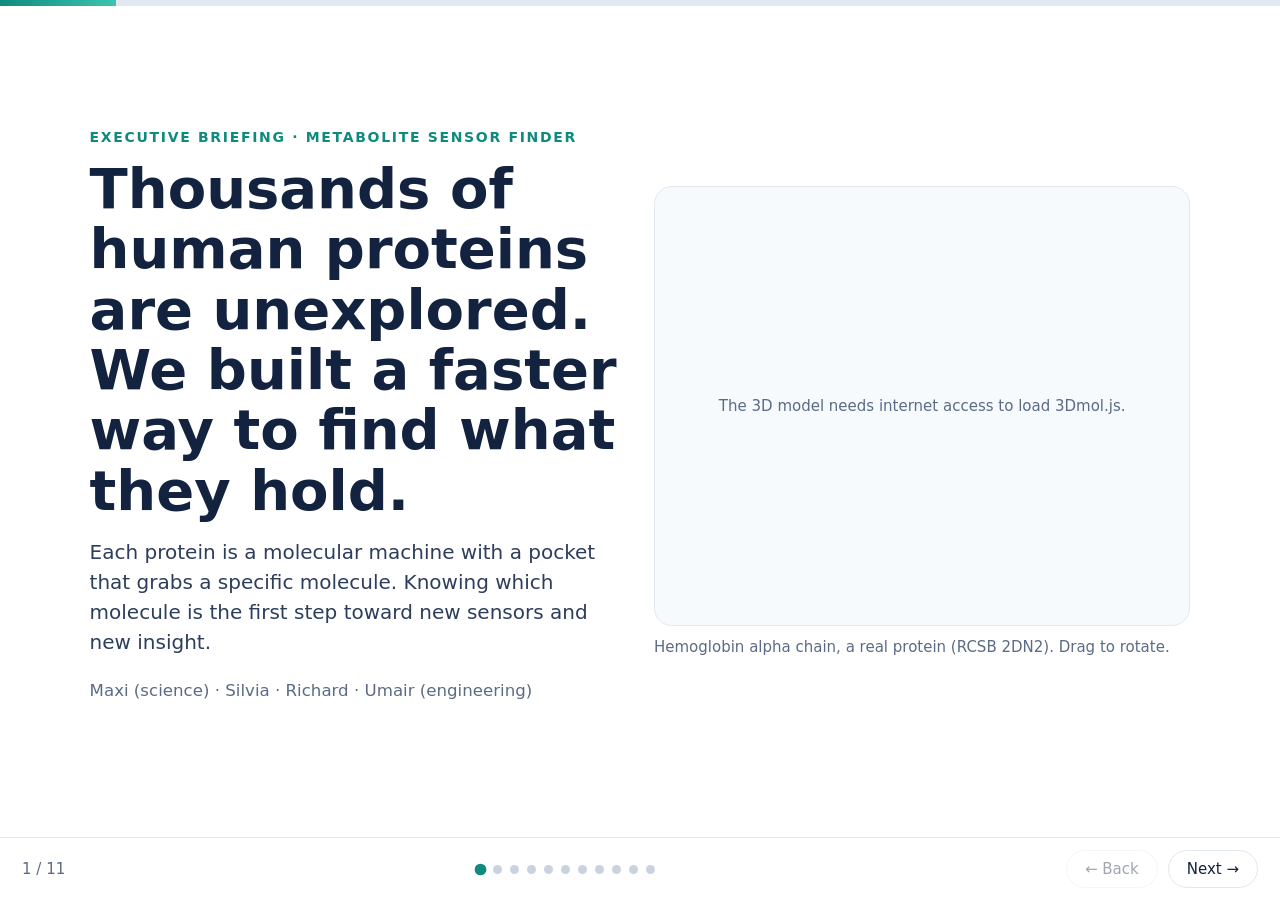
==== commit 3e2d53e8: "Redesign slide 6 as proportional data infographic; add word spacing to Metabolite Sensor Finder name" ====
--- a/executive-deck/index.html
+++ b/executive-deck/index.html
@@ -40,9 +40,12 @@
   .big.blue { color: var(--blue); }
   .label { font-size: 17px; color: var(--muted); margin-top: 10px; max-width: 28ch; }
   .tiles { display: grid; grid-template-columns: repeat(10, 1fr); gap: 5px; width: min(100%, 400px); }
-  .tile { aspect-ratio: 1; border-radius: 5px; background: var(--teal-soft); border: 1px solid #b6e2da; opacity: 0; transform: scale(.6); transition: opacity .35s, transform .35s, background .35s; }
+  .tile { aspect-ratio: 1; border-radius: 5px; background: #e4eaf2; border: 1px solid #cdd7e3; opacity: 0; transform: scale(.6); transition: opacity .35s, transform .35s, background .35s; }
   .slide.active .tile { opacity: 1; transform: none; transition-delay: calc(var(--i) * 12ms); }
-  .tile.dark { background: var(--rose-soft); border-color: #e7b9c9; }
+  .tile.dark { background: #e0557a; border-color: #c93f66; }
+  .pbar { display: flex; height: 16px; border-radius: 8px; overflow: hidden; margin-top: 18px; max-width: 420px; }
+  .pbar span { display: block; height: 100%; }
+  .pbar-lbl { display: flex; justify-content: space-between; max-width: 420px; font-size: 14px; font-weight: 700; margin-top: 6px; color: var(--muted); }
   .legend { display: flex; gap: 18px; font-size: 15px; color: var(--muted); margin-top: 12px; }
   .sw { display: inline-block; width: 13px; height: 13px; border-radius: 3px; margin-right: 7px; vertical-align: -2px; }
   .viewer { width: 100%; height: min(52vh, 440px); border-radius: 18px; background: #f7fafc; border: 1px solid var(--line); position: relative; overflow: hidden; }
@@ -52,25 +55,59 @@
   .callout .dotc { width: 14px; height: 14px; border-radius: 50%; margin-top: 6px; flex: 0 0 14px; }
   .callout b { font-size: 18px; }
   .callout p { margin: 2px 0 0; font-size: 16px; }
-  .stage-lock { position: relative; height: min(46vh, 360px); margin-top: 18px; background: var(--wash); border-radius: 18px; border: 1px solid var(--line); overflow: hidden; }
-  .pocket { position: absolute; left: 50%; top: 50%; width: 170px; height: 170px; margin: -85px 0 0 -85px; border-radius: 50%; background: var(--teal-soft); border: 4px solid var(--teal); }
-  .pocket::after { content: "protein pocket"; position: absolute; inset: 0; display: grid; place-items: center; color: var(--teal); font-weight: 700; font-size: 15px; }
-  .molecule { position: absolute; top: 50%; left: 8%; width: 64px; height: 64px; margin-top: -32px; border-radius: 50%; background: var(--amber); border: 4px solid #b8700f; color: #fff; font-weight: 800; display: grid; place-items: center; font-size: 15px; }
-  .slide.active .molecule { animation: dock 2.6s ease-in-out infinite; }
-  @keyframes dock {
-    0% { left: 8%; opacity: 1; }
-    15% { opacity: 1; }
-    55%, 100% { left: calc(50% - 32px); opacity: 1; }
-  }
-  .bound { position: absolute; left: 50%; bottom: 14px; transform: translateX(-50%); background: #fff; border: 2px solid var(--teal); color: var(--teal); font-weight: 800; padding: 6px 14px; border-radius: 999px; font-size: 15px; opacity: 0; }
-  .slide.active .bound { animation: show 2.6s ease-in-out infinite; }
-  @keyframes show { 0%, 55% { opacity: 0; } 70%, 100% { opacity: 1; } }
-  .bars { margin-top: 24px; display: grid; gap: 18px; max-width: 780px; }
-  .bar-row { display: grid; grid-template-columns: 200px 1fr 130px; align-items: center; gap: 14px; font-size: 18px; }
-  .bar-track { height: 40px; background: var(--wash); border-radius: 10px; overflow: hidden; border: 1px solid var(--line); }
-  .bar-fill { height: 100%; width: 0; border-radius: 10px; transition: width 1.4s cubic-bezier(.2,.8,.2,1); }
+  .stage-lock { flex-shrink: 0; margin-top: 12px; background: var(--wash); border-radius: 18px; border: 1px solid var(--line); overflow: hidden; }
+  .stage-lock svg { display: block; width: 100%; max-width: 520px; height: auto; margin: 0 auto; }
+  .slide.active .scene { animation: scene 10s ease-in-out infinite; }
+  @keyframes scene { 0% { opacity: 0; } 3%, 93% { opacity: 1; } 100% { opacity: 0; } }
+  .slide.active .heme-wrap { animation: heme-in 10s cubic-bezier(.16,.84,.44,1) infinite; }
+  @keyframes heme-in { 0% { transform: translate(360px, 0); opacity: 0; } 5% { opacity: 1; } 30%, 100% { transform: translate(0, 0); opacity: 1; } }
+  .slide.active .o2-wrap { animation: o2-in 10s cubic-bezier(.16,.84,.44,1) infinite; }
+  @keyframes o2-in { 0%, 37% { transform: translate(300px, -70px); opacity: 0; } 41% { opacity: 1; } 56%, 100% { transform: translate(0, 0); opacity: 1; } }
+  .slide.active .bond { animation: bond-in 10s ease-out infinite; }
+  @keyframes bond-in { 0%, 55% { opacity: 0; } 63%, 100% { opacity: 1; } }
+  .slide.active .glow { transform-box: fill-box; transform-origin: center; animation: glow 10s ease-out infinite; }
+  @keyframes glow { 0%, 55% { transform: scale(1); opacity: 0; } 56% { opacity: .5; } 70%, 100% { transform: scale(3); opacity: 0; } }
+  .slide.active .outline { animation: outline 10s ease-in-out infinite; }
+  @keyframes outline { 0%, 30% { stroke: #0f8b7d; stroke-width: 2.5; } 62%, 100% { stroke: #d98a1c; stroke-width: 4; } }
+  .slide.active .boundtag { animation: bound-in 10s ease-out infinite; }
+  @keyframes bound-in { 0%, 68% { opacity: 0; transform: translateY(8px); } 75%, 92% { opacity: 1; transform: translateY(0); } 97%, 100% { opacity: 0; } }
+  .step-card { transition: border-color .4s ease, background .4s ease; }
+  .slide.active .c1 { animation: hi1 10s ease infinite; }
+  .slide.active .c2 { animation: hi2 10s ease infinite; }
+  .slide.active .c3 { animation: hi3 10s ease infinite; }
+  @keyframes hi1 { 0%, 30% { border-color: #d98a1c; background: #fdf6ec; } 36%, 100% { border-color: var(--line); background: var(--wash); } }
+  @keyframes hi2 { 0%, 36% { border-color: var(--line); background: var(--wash); } 41%, 58% { border-color: #d98a1c; background: #fdf6ec; } 64%, 100% { border-color: var(--line); background: var(--wash); } }
+  @keyframes hi3 { 0%, 70% { border-color: var(--line); background: var(--wash); } 76%, 92% { border-color: #d98a1c; background: #fdf6ec; } 96%, 100% { border-color: var(--line); background: var(--wash); } }
+  .bars { margin-top: 6px; max-width: 860px; }
+  .scale-cap { margin-top: 6px; font-size: 13px; font-weight: 750; letter-spacing: .1em; text-transform: uppercase; color: var(--muted); }
+  .bar-row { display: grid; grid-template-columns: 200px 1fr 130px; align-items: center; gap: 14px; font-size: 18px; margin-bottom: 6px; }
+  .bar-track { height: 30px; background: var(--wash); border-radius: 8px; overflow: hidden; border: 1px solid var(--line); position: relative; }
+  .bar-track::after { content: ""; position: absolute; inset: 0; pointer-events: none;
+    background:
+      linear-gradient(rgba(19,35,63,.13), rgba(19,35,63,.13)) 23.03% 0 / 1px 100% no-repeat,
+      linear-gradient(rgba(19,35,63,.13), rgba(19,35,63,.13)) 46.06% 0 / 1px 100% no-repeat,
+      linear-gradient(rgba(19,35,63,.13), rgba(19,35,63,.13)) 69.09% 0 / 1px 100% no-repeat; }
+  .bar-fill { height: 100%; width: 0; border-radius: 7px; transition: width 1.3s cubic-bezier(.2,.8,.2,1); }
   .slide.active .bar-fill { width: var(--w); }
-  .bar-val { font-weight: 780; text-align: right; font-size: 20px; }
+  .bar-row:nth-child(2) .bar-fill { transition-delay: .18s; }
+  .bar-row:nth-child(3) .bar-fill { transition-delay: .36s; }
+  .bar-val { font-weight: 780; text-align: right; font-size: 20px; font-variant-numeric: tabular-nums; }
+  .axis { display: grid; grid-template-columns: 200px 1fr 130px; gap: 14px; }
+  .axis-line { position: relative; height: 18px; border-top: 1px solid var(--line); font-size: 13px; color: var(--muted); font-variant-numeric: tabular-nums; }
+  .axis-line i { position: absolute; top: 4px; transform: translateX(-50%); font-style: normal; white-space: nowrap; }
+  .axis-line i:first-child { transform: none; }
+  .axis-line i:last-child { transform: translateX(-100%); }
+  .eqband { margin-top: 10px; background: var(--wash); border: 1px solid var(--line); border-radius: 14px; padding: 8px 14px; display: flex; flex-wrap: wrap; gap: 10px; align-items: center; justify-content: center; }
+  .echip { background: var(--paper); border: 1px solid var(--line); border-left: 4px solid var(--c, var(--teal)); border-radius: 10px; padding: 8px 16px; opacity: 0; transform: translateY(8px); transition: opacity .55s ease, transform .55s cubic-bezier(.16,.84,.44,1); }
+  .echip b { display: block; font-size: 21px; font-weight: 800; font-variant-numeric: tabular-nums; }
+  .echip span { display: block; font-size: 12px; font-weight: 700; letter-spacing: .08em; text-transform: uppercase; color: var(--muted); margin-top: 2px; }
+  .eop { font-size: 24px; font-weight: 800; color: var(--muted); opacity: 0; transition: opacity .5s ease; }
+  .slide.active .echip, .slide.active .eop { opacity: 1; transform: none; }
+  .eqband > *:nth-child(1) { transition-delay: .35s; }
+  .eqband > *:nth-child(2) { transition-delay: .5s; }
+  .eqband > *:nth-child(3) { transition-delay: .62s; }
+  .eqband > *:nth-child(4) { transition-delay: .74s; }
+  .eqband > *:nth-child(5) { transition-delay: .86s; }
   .funnel { display: grid; gap: 10px; margin-top: 22px; justify-items: center; }
   .fstage { height: 78px; color: #fff; border-radius: 14px; display: flex; flex-direction: column; justify-content: center; padding: 0 22px; width: 0; min-width: 260px; overflow: hidden; transition: width .9s cubic-bezier(.2,.8,.2,1); white-space: nowrap; }
   .slide.active .fstage { width: var(--w); }
@@ -105,6 +142,8 @@
     .cols2, .cols3, .steps4 { grid-template-columns: 1fr; }
     .steps4::before { display: none; }
     .bar-row { grid-template-columns: 1fr; }
+    .axis { display: none; }
+    .bar-val { text-align: left; }
     .slide { padding: 5vh 6vw; }
   }
 </style>
@@ -118,7 +157,7 @@
     <section class="slide active">
       <div class="row cols2" style="align-items:center">
         <div>
-          <div class="eyebrow">Executive briefing · MetaboliteSensorFinder</div>
+          <div class="eyebrow">Executive briefing · Metabolite Sensor Finder</div>
           <h1>Thousands of human proteins are unexplored. We built a faster way to find what they hold.</h1>
           <p>Each protein is a molecular machine with a pocket that grabs a specific molecule. Knowing which molecule is the first step toward new sensors and new insight.</p>
           <p class="sub" style="margin-top:22px">Maxi (science) · Silvia · Richard · Umair (engineering)</p>
@@ -136,15 +175,17 @@
       <h2>More than one in four human genes has no known job.</h2>
       <div class="row cols2" style="margin-top:12px">
         <div>
-          <div class="big" data-count="27.8" data-dec="1">0%</div>
-          <div class="label">of human protein-coding genes are "dark": little or nothing is known about what they do</div>
+          <div class="big rose" data-count="27.8" data-dec="1">0%</div>
+          <div class="label"><b style="color:var(--rose)">Unknown</b>: protein-coding genes with little or no known function</div>
+          <div class="pbar"><span style="width:27.8%;background:var(--rose)"></span><span style="width:72.2%;background:#e4eaf2"></span></div>
+          <div class="pbar-lbl"><span style="color:var(--rose)">27.8% unknown</span><span>72.2% known</span></div>
           <p class="small">5,679 of 20,412 genes · Pharos (NIH), 2026</p>
         </div>
         <div>
           <div class="tiles" id="tiles"></div>
           <div class="legend">
-            <span><span class="sw" style="background:var(--teal-soft);border:1px solid #b6e2da"></span>Known</span>
-            <span><span class="sw" style="background:var(--rose-soft);border:1px solid #e7b9c9"></span>Dark</span>
+            <span><span class="sw" style="background:#e4eaf2;border:1px solid #cdd7e3"></span>Known (72.2%)</span>
+            <span><span class="sw" style="background:var(--rose)"></span>Unknown (27.8%)</span>
             <span>1 square ≈ 200 genes</span>
           </div>
         </div>
@@ -185,15 +226,11 @@
     <section class="slide">
       <div class="eyebrow">How binding works</div>
       <h2>A molecule that fits the pocket sticks. That is binding.</h2>
-      <div class="stage-lock">
-        <div class="pocket"></div>
-        <div class="molecule">M</div>
-        <div class="bound">BOUND</div>
-      </div>
-      <div class="row cols3" style="margin-top:6px">
-        <div class="card"><h3>1 · Fit</h3><p>Shape and size decide which molecule can enter.</p></div>
-        <div class="card"><h3>2 · Stick</h3><p>Charges and bonds hold it in place.</p></div>
-        <div class="card"><h3>3 · Use</h3><p>A bound molecule can trigger a signal: the basis of a sensor.</p></div>
+      <div class="stage-lock"><svg id="lock-svg" viewBox="0 0 900 360" role="img" aria-label="Animation: the heme molecule fits the protein pocket, oxygen docks on the iron, and histidines hold it in place"></svg></div>
+      <div class="row cols3" style="margin-top:14px">
+        <div class="card step-card c1"><h3>1 · Fit</h3><p>The heme shape matches the pocket. Only the right shape enters.</p></div>
+        <div class="card step-card c2"><h3>2 · Stick</h3><p>Oxygen docks on the iron. Histidine side chains hold it in place.</p></div>
+        <div class="card step-card c3"><h3>3 · Held</h3><p>The bound molecule stays put. A sensor works by detecting this step.</p></div>
       </div>
     </section>
 
@@ -201,33 +238,41 @@
     <section class="slide">
       <div class="eyebrow">The search problem</div>
       <h2>Millions of possible protein–molecule pairs.</h2>
-      <div class="row cols2" style="align-items:end">
+      <div class="row cols2" style="margin-top:2px">
         <div>
-          <div class="big blue" data-count="3.5" data-dec="1">0</div>
-          <div class="label">million possible pairs = 8,685 protein regions × 408 molecules</div>
+          <div class="big blue" data-count="3543480" data-dec="0" style="font-size:min(7vw,13vh,100px)">0</div>
+          <div class="label">possible protein–molecule pairs</div>
         </div>
-        <div class="takeaway" style="margin-top:0">Checking each pair with detailed 3D modelling is too slow to do one by one.</div>
+        <div class="takeaway" style="margin-top:0">Checking each pair with detailed 3D modelling is too slow to do one by one. Even at one second per pair, all 3,543,480 would take 41 days without stopping.</div>
       </div>
+      <div class="eqband">
+        <div class="echip" style="--c:var(--teal)"><b>8,685</b><span>Protein regions</span></div>
+        <div class="eop">×</div>
+        <div class="echip" style="--c:var(--amber)"><b>408</b><span>Molecules</span></div>
+        <div class="eop">=</div>
+        <div class="echip" style="--c:var(--blue)"><b>3,543,480</b><span>Possible pairs</span></div>
+      </div>
+      <div class="scale-cap">The dataset at a glance · one linear scale</div>
       <div class="bars">
-        <div class="bar-row"><span>Protein regions</span><div class="bar-track"><div class="bar-fill" style="--w:60%;background:var(--teal)"></div></div><span class="bar-val">8,685</span></div>
-        <div class="bar-row"><span>Molecules</span><div class="bar-track"><div class="bar-fill" style="--w:40%;background:var(--amber)"></div></div><span class="bar-val">408</span></div>
-        <div class="bar-row"><span>Possible pairs</span><div class="bar-track"><div class="bar-fill" style="--w:100%;background:var(--rose)"></div></div><span class="bar-val">3.5 M</span></div>
+        <div class="bar-row"><span>Protein regions</span><div class="bar-track"><div class="bar-fill" style="--w:100%;background:var(--teal)"></div></div><span class="bar-val">8,685</span></div>
+        <div class="bar-row"><span>Genes</span><div class="bar-track"><div class="bar-fill" style="--w:44.5%;background:var(--blue)"></div></div><span class="bar-val">3,864</span></div>
+        <div class="bar-row"><span>Molecules</span><div class="bar-track"><div class="bar-fill" style="--w:4.7%;background:var(--amber)"></div></div><span class="bar-val">408</span></div>
+        <div class="axis"><span></span><div class="axis-line"><i style="left:0">0</i><i style="left:23.03%">2,000</i><i style="left:46.06%">4,000</i><i style="left:69.09%">6,000</i><i style="left:100%">8,685</i></div><span></span></div>
       </div>
-      <p class="small">Bar lengths are logarithmic, so they are not proportional to the counts. Pairs = 8,685 × 408 = 3,543,480.</p>
     </section>
 
     <!-- 7. Funnel -->
     <section class="slide">
       <div class="eyebrow">Our approach</div>
-      <h2>Three filters, cheapest first. Only strong candidates reach the expensive step.</h2>
-      <div class="funnel">
+      <h2>Three filters, from broad to precise. Only the strongest reach the final check.</h2>
+      <div class="funnel" style="margin-top:12px;gap:6px">
         <div class="fstage" style="--w:100%;background:var(--teal)"><b>1 · Quick sequence screen</b><span>Score every protein region from its sequence. Keep likely binders.</span></div>
         <div class="fdrop">▼ only likely binders move on</div>
         <div class="fstage" style="--w:78%;background:#2aa796"><b>2 · Molecule match</b><span>Score each remaining region against every candidate molecule.</span></div>
         <div class="fdrop">▼ only strong matches move on</div>
         <div class="fstage" style="--w:56%;background:var(--amber)"><b>3 · Detailed 3D check</b><span>Simulate how the molecule fits, for the final matches only.</span></div>
       </div>
-      <p class="small">Every score is kept, including the failures. Filters only decide what gets the next, costlier check.</p>
+      <p class="small">Every score is kept, including the failures. Filters only decide what gets the next, more detailed check.</p>
     </section>
 
     <!-- 8. Process -->
@@ -236,14 +281,14 @@
       <h2>From a protein list to a ranked shortlist, without manual hand-offs.</h2>
       <div class="steps4">
         <div class="st"><div class="circ">1</div><h3>Load</h3><p>Protein sequences and molecule list go in.</p></div>
-        <div class="st"><div class="circ">2</div><h3>Screen</h3><p>Three filters run in order, cheapest first.</p></div>
+        <div class="st"><div class="circ">2</div><h3>Screen</h3><p>Three filters run in order, from broad to precise.</p></div>
         <div class="st"><div class="circ">3</div><h3>Check</h3><p>Detailed 3D models for the final matches.</p></div>
         <div class="st"><div class="circ">4</div><h3>Rank</h3><p>A shortlist with every score and threshold stated.</p></div>
       </div>
       <ul class="checklist" style="margin-top:34px">
         <li>An AI agent runs the three tools and handles the file hand-offs that normally take a scientist days.</li>
         <li>Work runs in batches with saved checkpoints, so a failure never restarts the whole screen.</li>
-        <li>We measure the real cost on a small pilot before scaling. The budget reference is about $100 in credits.</li>
+        <li>Every threshold is stated and every borderline hit is flagged, so each prediction can be judged rather than just accepted.</li>
       </ul>
     </section>
 
@@ -263,9 +308,9 @@
     <section class="slide">
       <div class="eyebrow">Decisions needed</div>
       <h2>Approve a small pilot before scaling.</h2>
-      <div class="takeaway">Pilot: run a small protein set, measure real cost and results, then decide whether to scale to several thousand.</div>
+      <div class="takeaway">Pilot: run a small protein set, measure real results and turnaround, then decide whether to scale to several thousand.</div>
       <ul class="checklist" style="margin-top:26px">
-        <li>Approve the pilot and its budget.</li>
+        <li>Approve the pilot.</li>
         <li>Name the molecules of highest business interest, so filter 2 starts there.</li>
         <li>Agree who reviews predicted matches for laboratory confirmation.</li>
       </ul>
@@ -283,7 +328,7 @@
         <tr><td>Upper bound</td><td class="num">about 7,000</td><td>35% of 20,000; not a count</td></tr>
         <tr><td>Binding domains, genes, molecules</td><td class="num">8,685 · 3,864 · 408</td><td>Project dataset (CSV)</td></tr>
         <tr><td>Molecule and protein structure</td><td class="num">2DN2, 1.25 Å</td><td>RCSB PDB</td></tr>
-        <tr><td>Compute budget reference</td><td class="num">about $100</td><td>Project agent definition (Agent_v1)</td></tr>
+        <tr><td>Pipeline stages</td><td class="num">3 filters</td><td>Project agent definition (Agent_v1)</td></tr>
       </table>
     </section>
 
@@ -1492,6 +1537,7 @@
   opts(v);
   v.render();
   v.spin('y', 0.6);
+  el.addEventListener('pointerdown', () => v.spin(false), { once: true });
   viewers[id] = v;
 }
 function proteinView(v){
@@ -1513,10 +1559,13 @@
   const target = parseFloat(el.dataset.count);
   const dec = parseInt(el.dataset.dec || '0', 10);
   const start = performance.now(), dur = 1400;
+  function fmt(v){
+    return v.toLocaleString('en-US', { minimumFractionDigits: dec, maximumFractionDigits: dec });
+  }
   function frame(now){
     const t = Math.min(1, (now - start) / dur);
     const eased = 1 - Math.pow(1 - t, 3);
-    el.textContent = (target * eased).toFixed(dec) + (el.dataset.suffix ?? '%');
+    el.textContent = fmt(target * eased) + (el.dataset.suffix ?? '%');
     if (t < 1) requestAnimationFrame(frame);
   }
   requestAnimationFrame(frame);
@@ -1544,6 +1593,68 @@
   if (e.key === 'Home') go(0);
   if (e.key === 'End') go(slides.length - 1);
 });
+function lobes(s){
+  let o = '';
+  for (let k = 0; k < 4; k++) {
+    const a = (-90 + 90 * k) * Math.PI / 180;
+    const cx = Math.cos(a) * 34 * s, cy = Math.sin(a) * 34 * s;
+    const p = [];
+    for (let j = 0; j < 5; j++) {
+      const b = (-90 + 90 * k + 72 * j) * Math.PI / 180;
+      p.push((cx + 24 * s * Math.cos(b)).toFixed(1) + ',' + (cy + 24 * s * Math.sin(b)).toFixed(1));
+    }
+    o += '<polygon points="' + p.join(' ') + '"/>';
+  }
+  return o;
+}
+function buildLock(){
+  const svg = document.getElementById('lock-svg');
+  if (!svg) return;
+  const CX = 430, CY = 180, PX = 500, PY = 180;
+  const pts = [];
+  for (let d = 0; d <= 360; d += 2) {
+    const t = d * Math.PI / 180;
+    const r = 148 + 12 * Math.sin(3 * t) + 7 * Math.cos(5 * t + 1);
+    pts.push((CX + r * Math.cos(t)).toFixed(1) + ',' + (CY + r * Math.sin(t)).toFixed(1));
+  }
+  const blob = 'M' + pts.join(' L') + ' Z';
+  let sides = '';
+  for (let k = 0; k < 4; k++) {
+    const a = (45 + 90 * k) * Math.PI / 180;
+    sides += '<circle cx="' + (Math.cos(a) * 66).toFixed(1) + '" cy="' + (Math.sin(a) * 66).toFixed(1) + '" r="6" fill="#f3d9a4" stroke="#b8700f" stroke-width="1.5"/>';
+  }
+  svg.innerHTML =
+    '<defs>' +
+      '<linearGradient id="pg" x1="0" y1="0" x2="1" y2="1"><stop offset="0" stop-color="#e3f6f2"/><stop offset="1" stop-color="#8fd3c8"/></linearGradient>' +
+      '<mask id="pocketMask"><rect width="900" height="360" fill="#fff"/><g transform="translate(' + PX + ',' + PY + ')" fill="#000">' + lobes(1.2) + '<circle r="13"/></g></mask>' +
+    '</defs>' +
+    '<g class="scene">' +
+      '<path d="' + blob + '" fill="url(#pg)" stroke="#0f8b7d" stroke-width="2" mask="url(#pocketMask)"/>' +
+      '<g transform="translate(' + PX + ',' + PY + ')"><g class="outline" fill="none" stroke-dasharray="5 4" stroke-width="2.5">' + lobes(1.2) + '</g></g>' +
+      '<g transform="translate(458,112) rotate(-35)"><rect x="-12" y="-6" width="24" height="12" rx="6" fill="#e879f9" stroke="#a21caf" stroke-width="1.5"/></g>' +
+      '<text x="418" y="98" font-size="12" font-weight="700" fill="#a21caf">His58</text>' +
+      '<line class="bond" x1="468" y1="117" x2="489" y2="140" stroke="#334155" stroke-width="2" stroke-dasharray="4 3"/>' +
+      '<line x1="' + PX + '" y1="250" x2="' + PX + '" y2="190" stroke="#334155" stroke-width="2"/>' +
+      '<g transform="translate(' + PX + ',262)"><rect x="-12" y="-6" width="24" height="12" rx="6" fill="#e879f9" stroke="#a21caf" stroke-width="1.5"/></g>' +
+      '<text x="' + (PX + 18) + '" y="266" font-size="12" font-weight="700" fill="#a21caf">His87</text>' +
+      '<g transform="translate(' + PX + ',' + PY + ')">' +
+        '<g class="heme-wrap">' +
+          '<g fill="#f6ad55" stroke="#b8700f" stroke-width="2">' + lobes(1) + '</g>' + sides +
+          '<g class="fe"><circle r="9" fill="#d98a1c" stroke="#7a3f0a" stroke-width="2"/><text y="3.5" text-anchor="middle" font-size="10" font-weight="800" fill="#fff">Fe</text></g>' +
+          '<circle class="glow" r="9" fill="none" stroke="#d98a1c" stroke-width="2" vector-effect="non-scaling-stroke" opacity="0"/>' +
+          '<text y="-84" text-anchor="middle" font-size="14" font-weight="700" fill="#b8700f">heme</text>' +
+        '</g>' +
+      '</g>' +
+      '<g transform="translate(' + PX + ',' + (PY - 42) + ')"><g class="o2-wrap">' +
+        '<rect x="-9" y="-3" width="18" height="6" fill="#60a5fa"/>' +
+        '<circle cx="-9" r="7" fill="#60a5fa" stroke="#2f6fd6" stroke-width="2"/>' +
+        '<circle cx="9" r="7" fill="#60a5fa" stroke="#2f6fd6" stroke-width="2"/>' +
+        '<text y="-14" text-anchor="middle" font-size="13" font-weight="700" fill="#2f6fd6">O₂</text>' +
+      '</g></g>' +
+      '<g class="boundtag"><rect x="620" y="160" width="110" height="36" rx="18" fill="#fff" stroke="#0f8b7d" stroke-width="2.5"/><text x="675" y="184" text-anchor="middle" font-size="15" font-weight="800" fill="#0f8b7d">BOUND</text></g>' +
+    '</g>';
+}
+buildLock();
 const start = parseInt(location.hash.slice(1), 10);
 go(isNaN(start) ? 0 : start - 1);
 </script>
